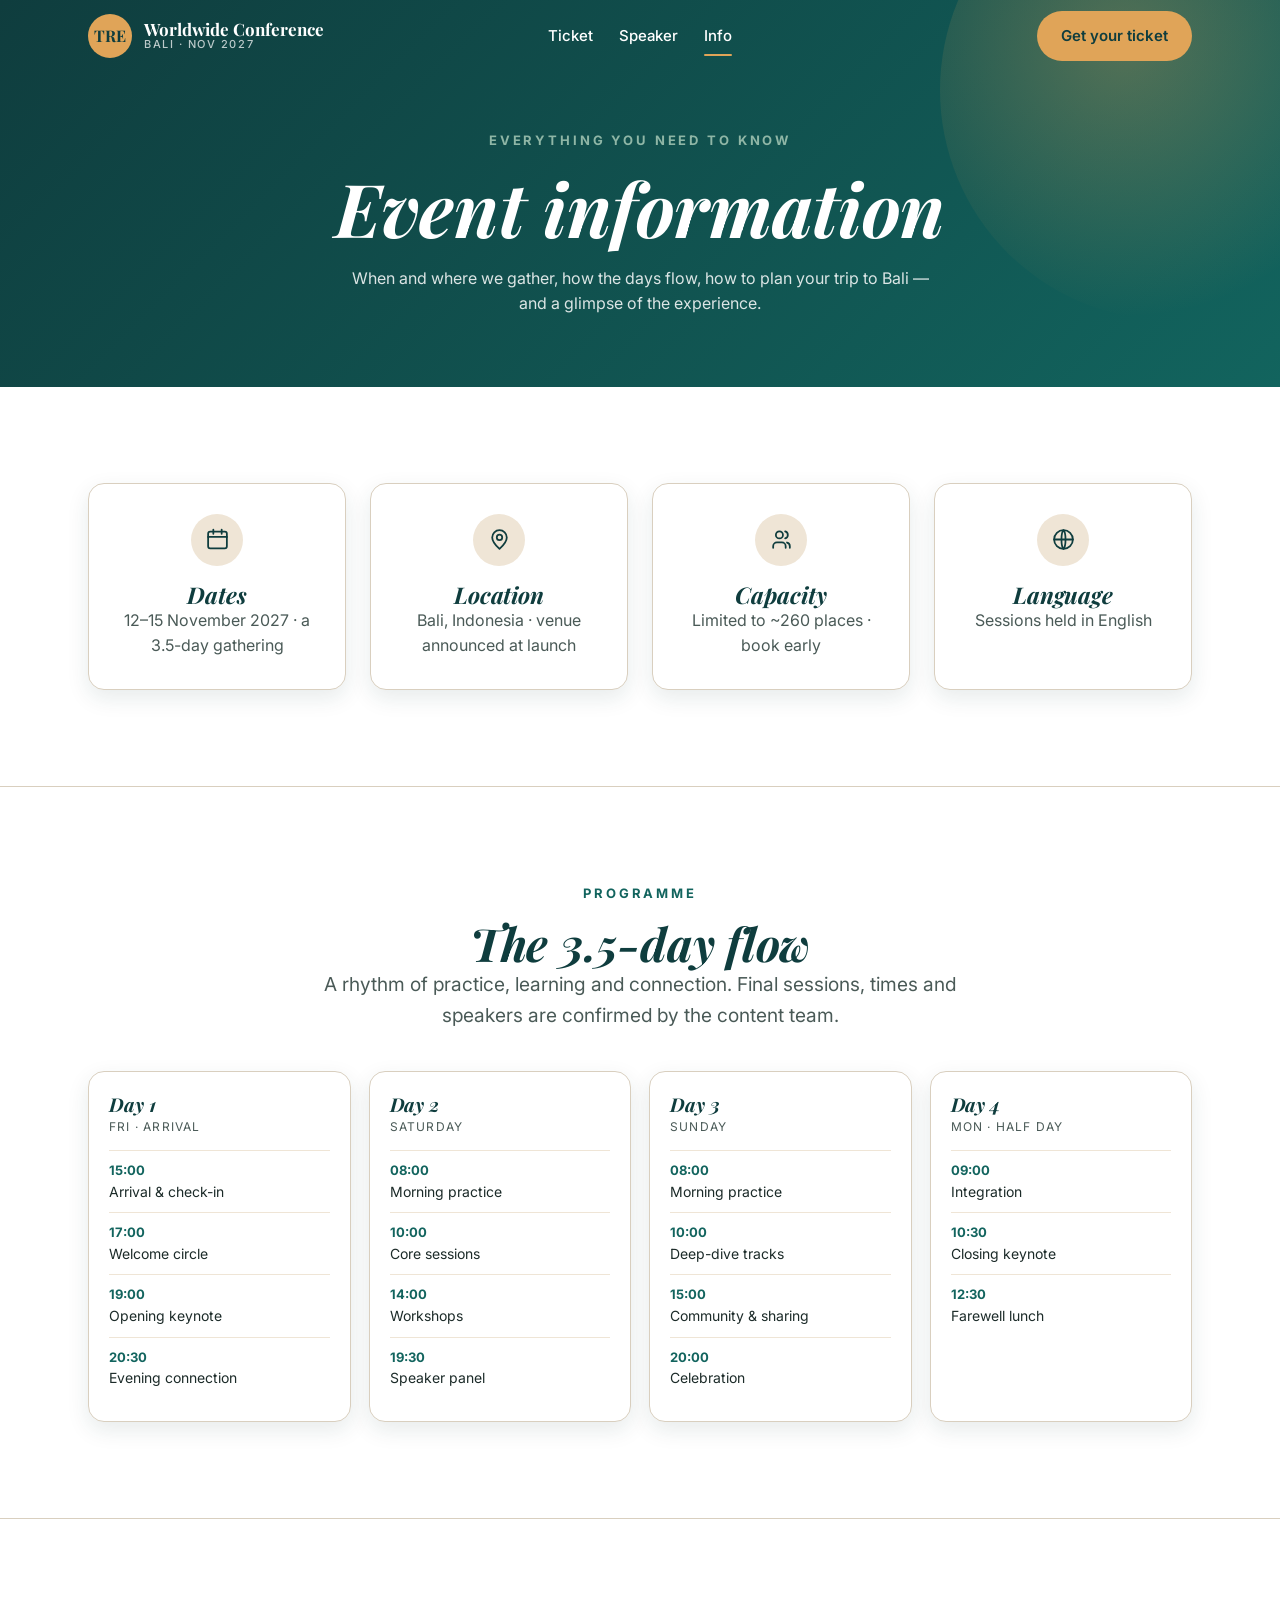
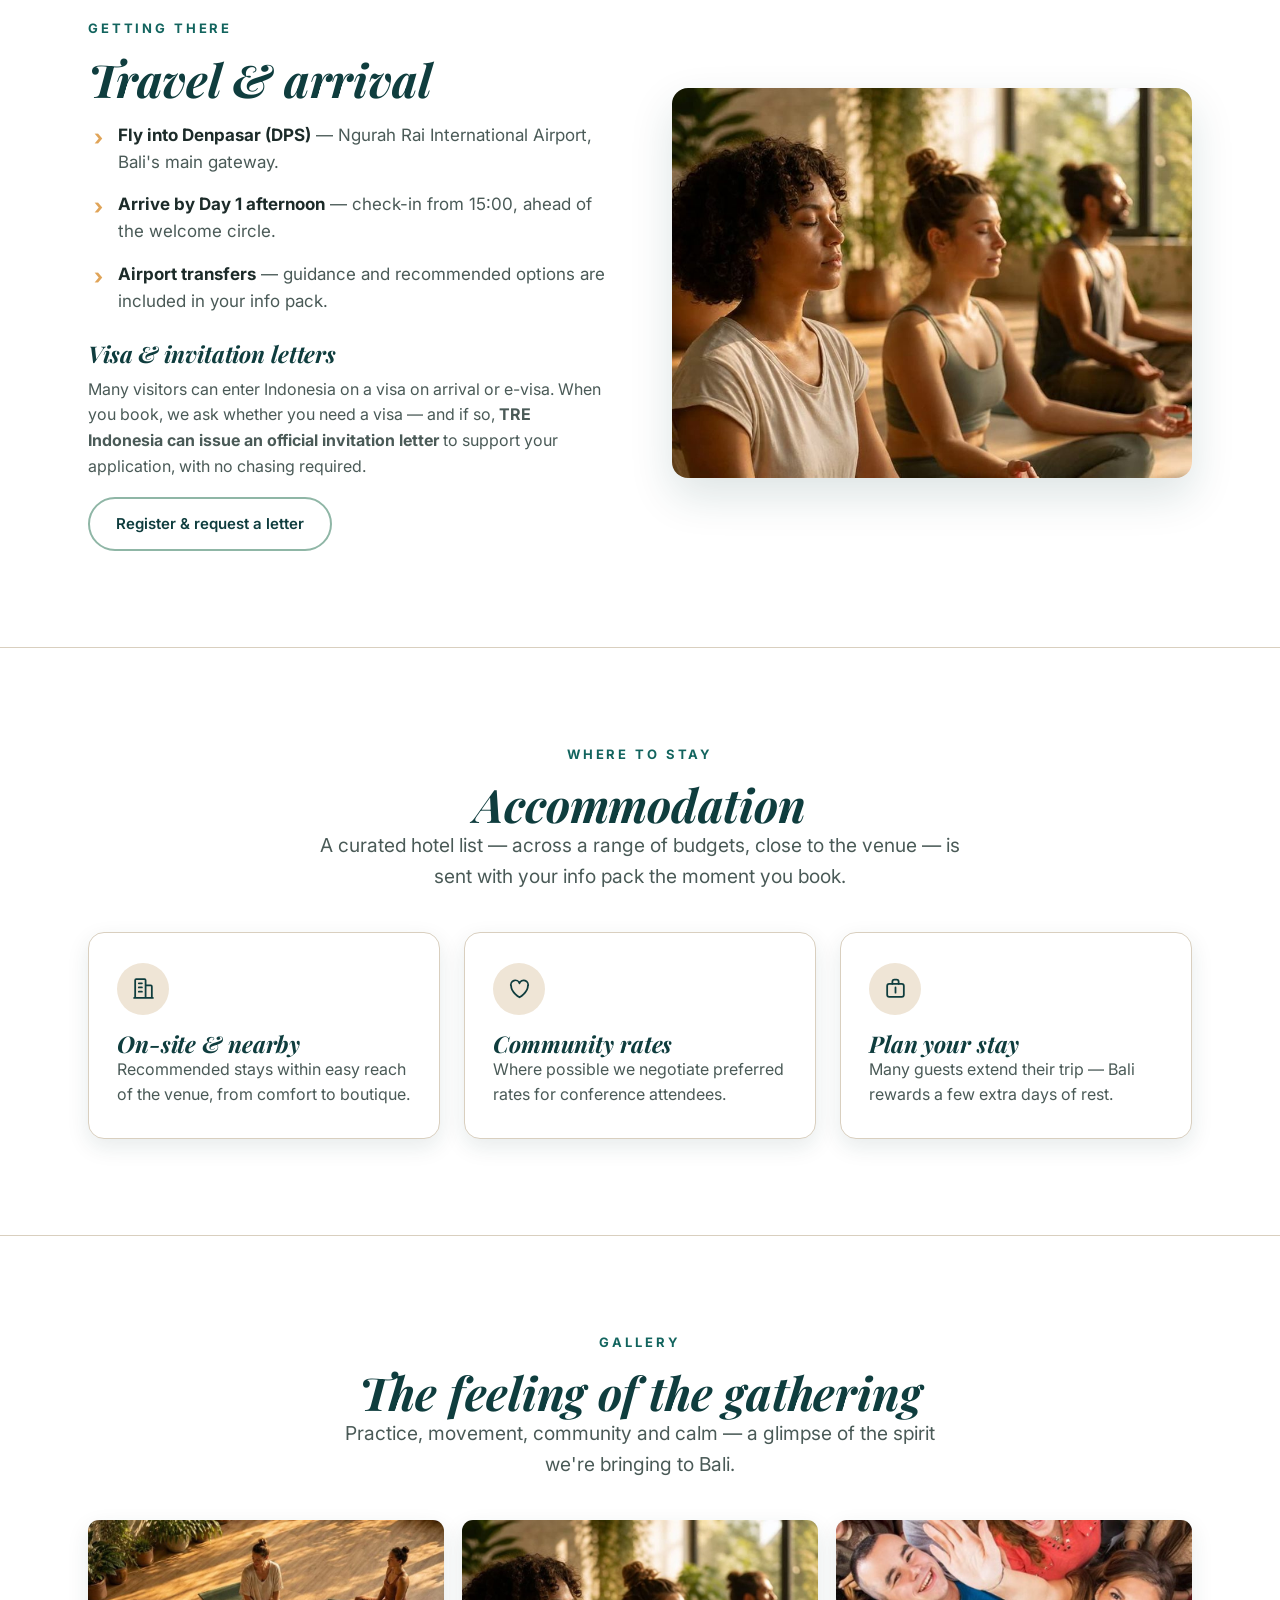
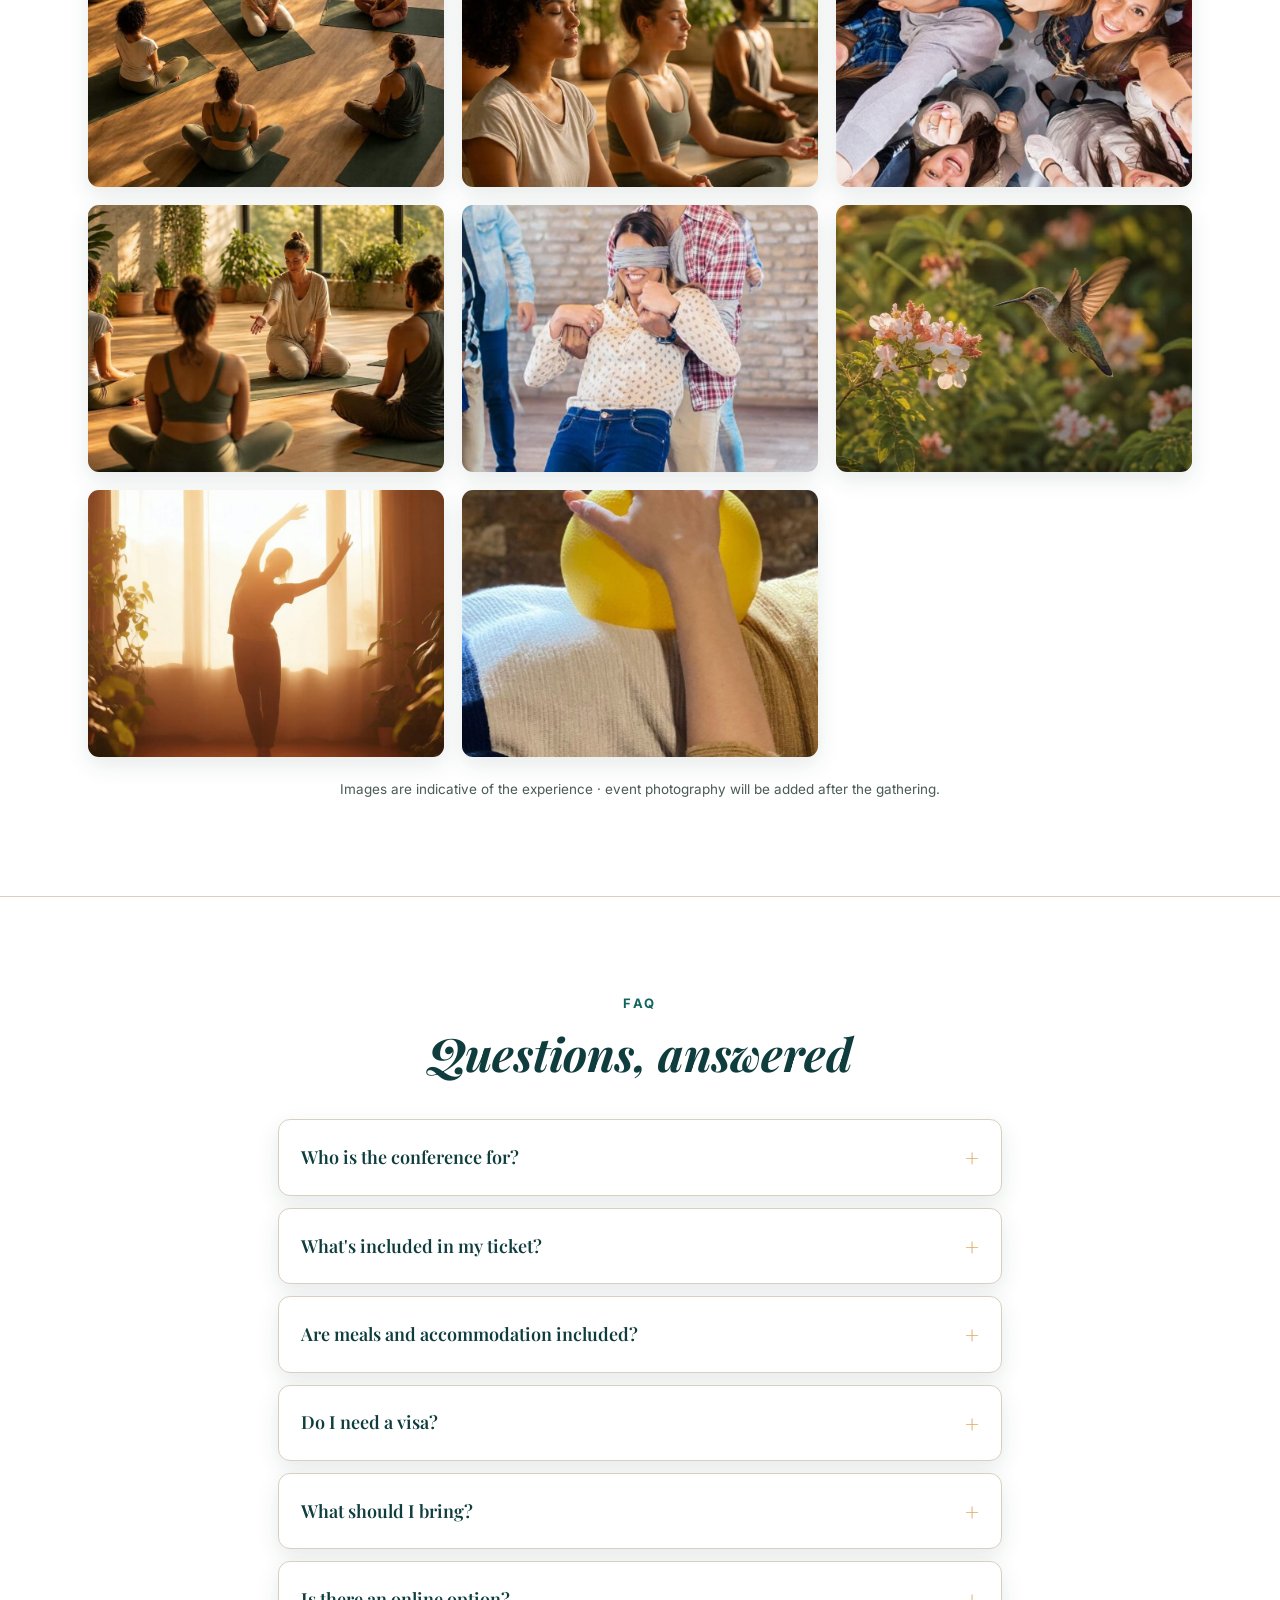
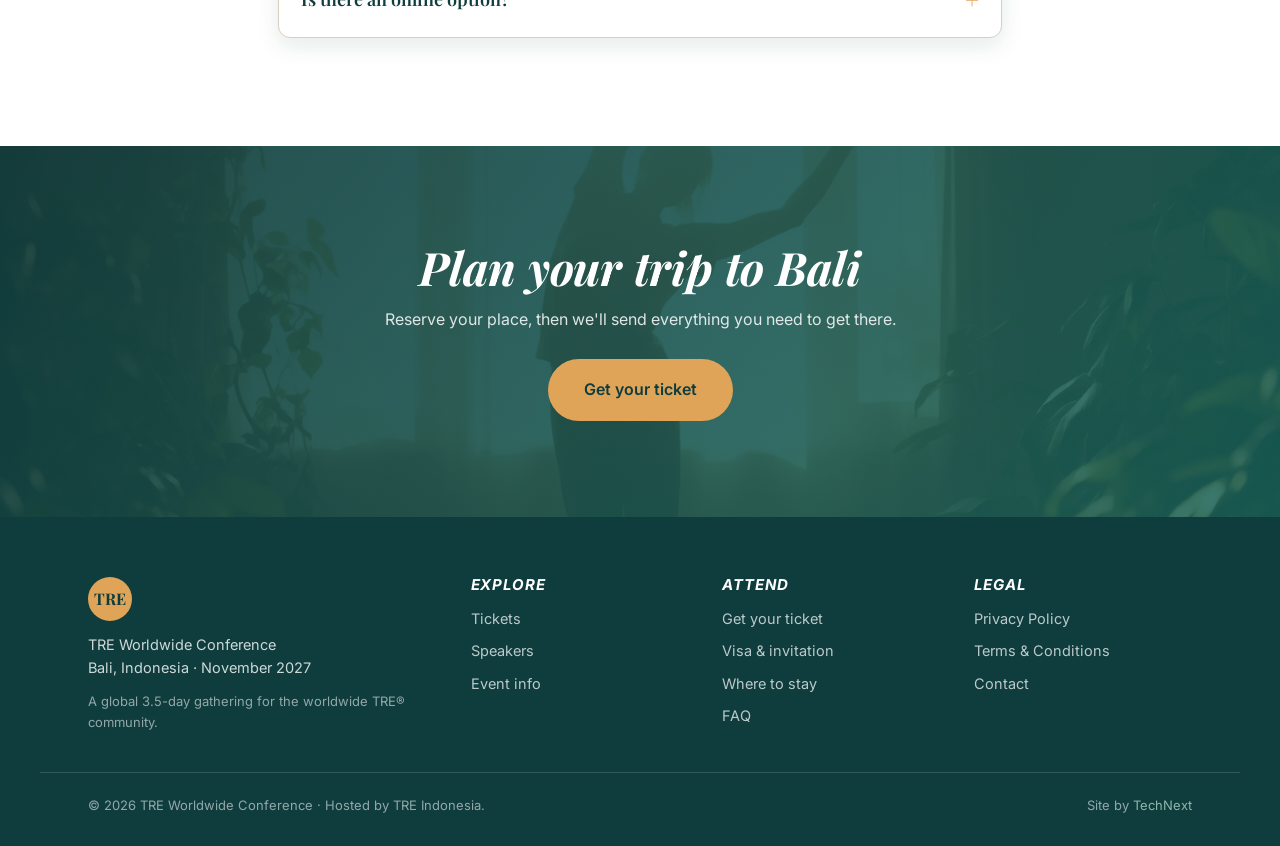
==== info.html @ 6c54be4c "Redesign: Playfair bold-italic titles, centered hero, transparent scroll-aware header, centered nav " ====
<!doctype html>
<html lang="en">
<head>
<meta charset="utf-8">
<meta name="viewport" content="width=device-width, initial-scale=1">
<title>Event Info — TRE Worldwide Conference, Bali 2027</title>
<meta name="description" content="Dates, venue, programme, travel, visa guidance, accommodation and gallery for the TRE® Worldwide Conference in Bali, 12–15 November 2027.">
<link rel="preconnect" href="https://fonts.googleapis.com">
<link rel="preconnect" href="https://fonts.gstatic.com" crossorigin>
<link href="https://fonts.googleapis.com/css2?family=Playfair+Display:ital,wght@0,400;0,500;0,600;0,700;0,800;0,900;1,400;1,500;1,600;1,700;1,800;1,900&family=Inter:wght@400;500;600;700&display=swap" rel="stylesheet">
<link rel="stylesheet" href="assets/style.css">
<link rel="icon" href="data:image/svg+xml,%3Csvg%20xmlns='http://www.w3.org/2000/svg'%20viewBox='0%200%2032%2032'%3E%3Ccircle%20cx='16'%20cy='16'%20r='16'%20fill='%230F3D3E'/%3E%3Ccircle%20cx='16'%20cy='16'%20r='6'%20fill='%23E0A458'/%3E%3C/svg%3E">
</head>
<body>

<header class="site-header" id="top">
  <div class="wrap header-inner">
    <a class="brand" href="index.html">
      <span class="brand-mark">TRE</span>
      <span class="brand-text">Worldwide Conference<small>Bali · Nov 2027</small></span>
    </a>
    <button class="nav-toggle" aria-label="Toggle menu" aria-expanded="false"><span></span><span></span><span></span></button>
    <nav class="site-nav" id="nav">
      <div class="nav-links">
        <a href="index.html">Ticket</a>
        <a href="speakers.html">Speaker</a>
        <a href="info.html" class="is-active">Info</a>
      </div>
      <a class="btn btn-amber nav-cta" href="index.html#register">Get your ticket</a>
    </nav>
  </div>
</header>

<section class="page-hero">
  <div class="glow"></div>
  <div class="wrap">
    <span class="kicker">Everything you need to know</span>
    <h1>Event information</h1>
    <p>When and where we gather, how the days flow, how to plan your trip to Bali — and a glimpse of the experience.</p>
  </div>
</section>

<!-- quick facts -->
<section class="section--white">
  <div class="wrap">
    <div class="grid grid-4">
      <div class="card center"><div class="ico" style="margin:0 auto 16px;"><svg viewBox="0 0 24 24"><rect x="3" y="4.5" width="18" height="16" rx="2"/><path d="M3 9.5h18M8 2.5v4M16 2.5v4"/></svg></div><h3>Dates</h3><p>12–15 November 2027 · a 3.5-day gathering</p></div>
      <div class="card center"><div class="ico" style="margin:0 auto 16px;"><svg viewBox="0 0 24 24"><path d="M12 21s7-6.4 7-11a7 7 0 1 0-14 0c0 4.6 7 11 7 11z"/><circle cx="12" cy="10" r="2.6"/></svg></div><h3>Location</h3><p>Bali, Indonesia · venue announced at launch</p></div>
      <div class="card center"><div class="ico" style="margin:0 auto 16px;"><svg viewBox="0 0 24 24"><path d="M16 20v-1.6a3.6 3.6 0 0 0-3.6-3.6H7.6A3.6 3.6 0 0 0 4 18.4V20"/><circle cx="10" cy="7.6" r="3.4"/><path d="M20 20v-1.6a3.6 3.6 0 0 0-2.7-3.5M15.5 4.3a3.4 3.4 0 0 1 0 6.6"/></svg></div><h3>Capacity</h3><p>Limited to ~260 places · book early</p></div>
      <div class="card center"><div class="ico" style="margin:0 auto 16px;"><svg viewBox="0 0 24 24"><circle cx="12" cy="12" r="9"/><path d="M3 12h18M12 3c2.6 2.6 2.6 15.4 0 18M12 3c-2.6 2.6-2.6 15.4 0 18"/></svg></div><h3>Language</h3><p>Sessions held in English</p></div>
    </div>
  </div>
</section>

<!-- programme -->
<section class="section--white divide" id="programme">
  <div class="wrap">
    <div class="section-head center"><span class="kicker">Programme</span><h2>The 3.5-day flow</h2><p class="lead">A rhythm of practice, learning and connection. Final sessions, times and speakers are confirmed by the content team.</p></div>
    <div class="sched">
      <div class="day"><h3>Day 1</h3><div class="day-sub">Fri · Arrival</div>
        <div class="slot"><div class="time">15:00</div><div class="what">Arrival &amp; check-in</div></div>
        <div class="slot"><div class="time">17:00</div><div class="what">Welcome circle</div></div>
        <div class="slot"><div class="time">19:00</div><div class="what">Opening keynote</div></div>
        <div class="slot"><div class="time">20:30</div><div class="what">Evening connection</div></div>
      </div>
      <div class="day"><h3>Day 2</h3><div class="day-sub">Saturday</div>
        <div class="slot"><div class="time">08:00</div><div class="what">Morning practice</div></div>
        <div class="slot"><div class="time">10:00</div><div class="what">Core sessions</div></div>
        <div class="slot"><div class="time">14:00</div><div class="what">Workshops</div></div>
        <div class="slot"><div class="time">19:30</div><div class="what">Speaker panel</div></div>
      </div>
      <div class="day"><h3>Day 3</h3><div class="day-sub">Sunday</div>
        <div class="slot"><div class="time">08:00</div><div class="what">Morning practice</div></div>
        <div class="slot"><div class="time">10:00</div><div class="what">Deep-dive tracks</div></div>
        <div class="slot"><div class="time">15:00</div><div class="what">Community &amp; sharing</div></div>
        <div class="slot"><div class="time">20:00</div><div class="what">Celebration</div></div>
      </div>
      <div class="day"><h3>Day 4</h3><div class="day-sub">Mon · Half day</div>
        <div class="slot"><div class="time">09:00</div><div class="what">Integration</div></div>
        <div class="slot"><div class="time">10:30</div><div class="what">Closing keynote</div></div>
        <div class="slot"><div class="time">12:30</div><div class="what">Farewell lunch</div></div>
      </div>
    </div>
  </div>
</section>

<!-- travel + visa -->
<section class="section--white divide" id="visa">
  <div class="wrap split">
    <div>
      <span class="kicker">Getting there</span>
      <h2 style="margin:14px 0 16px;">Travel &amp; arrival</h2>
      <ul class="feature-list">
        <li><b>Fly into Denpasar (DPS)</b> — Ngurah Rai International Airport, Bali's main gateway.</li>
        <li><b>Arrive by Day 1 afternoon</b> — check-in from 15:00, ahead of the welcome circle.</li>
        <li><b>Airport transfers</b> — guidance and recommended options are included in your info pack.</li>
      </ul>
      <h3 style="margin:26px 0 10px;">Visa &amp; invitation letters</h3>
      <p>Many visitors can enter Indonesia on a visa on arrival or e-visa. When you book, we ask whether you need a visa — and if so, <b>TRE Indonesia can issue an official invitation letter</b> to support your application, with no chasing required.</p>
      <a class="btn btn-outline" href="index.html#register" style="margin-top:18px;">Register &amp; request a letter</a>
    </div>
    <div class="split-media"><img src="images/g2.jpg" alt="Practice session" style="border-radius:var(--radius);box-shadow:var(--shadow);"></div>
  </div>
</section>

<!-- hotels -->
<section class="section--white divide" id="hotels">
  <div class="wrap">
    <div class="section-head center"><span class="kicker">Where to stay</span><h2>Accommodation</h2><p class="lead">A curated hotel list — across a range of budgets, close to the venue — is sent with your info pack the moment you book.</p></div>
    <div class="grid grid-3">
      <div class="card"><div class="ico"><svg viewBox="0 0 24 24"><path d="M4 21V4a1 1 0 0 1 1-1h8a1 1 0 0 1 1 1v17M14 21V9h5a1 1 0 0 1 1 1v11M3 21h18M7.5 7h3M7.5 11h3M7.5 15h3"/></svg></div><h3>On-site &amp; nearby</h3><p>Recommended stays within easy reach of the venue, from comfort to boutique.</p></div>
      <div class="card"><div class="ico"><svg viewBox="0 0 24 24"><path d="M12 20.5S4 15.6 4 9.8A4.2 4.2 0 0 1 12 7a4.2 4.2 0 0 1 8 2.8c0 5.8-8 10.7-8 10.7z"/></svg></div><h3>Community rates</h3><p>Where possible we negotiate preferred rates for conference attendees.</p></div>
      <div class="card"><div class="ico"><svg viewBox="0 0 24 24"><rect x="4" y="7.5" width="16" height="12.5" rx="2"/><path d="M9 7.5V5.5a2 2 0 0 1 2-2h2a2 2 0 0 1 2 2v2M12 11v5"/></svg></div><h3>Plan your stay</h3><p>Many guests extend their trip — Bali rewards a few extra days of rest.</p></div>
    </div>
  </div>
</section>

<!-- gallery -->
<section class="section--white divide" id="gallery">
  <div class="wrap">
    <div class="section-head center"><span class="kicker">Gallery</span><h2>The feeling of the gathering</h2><p class="lead">Practice, movement, community and calm — a glimpse of the spirit we're bringing to Bali.</p></div>
    <div class="gallery">
      <figure><img src="images/g1.jpg" alt="Group meditation practice"><figcaption>Shared practice</figcaption></figure>
      <figure><img src="images/g3.jpg" alt="Facilitated circle"><figcaption>Facilitated circles</figcaption></figure>
      <figure><img src="images/g4.jpg" alt="Movement and release"><figcaption>Movement &amp; release</figcaption></figure>
      <figure><img src="images/g2.jpg" alt="Meditation session"><figcaption>Stillness &amp; breath</figcaption></figure>
      <figure><img src="images/g6.jpg" alt="Community connection"><figcaption>Connection</figcaption></figure>
      <figure><img src="images/g7.jpg" alt="Somatic TRE practice"><figcaption>Somatic practice</figcaption></figure>
      <figure><img src="images/g8.jpg" alt="Community gathering"><figcaption>Community</figcaption></figure>
      <figure><img src="images/g5.jpg" alt="Nature in Bali"><figcaption>The Bali setting</figcaption></figure>
    </div>
    <p class="center muted" style="margin-top:22px;font-size:13.5px;">Images are indicative of the experience · event photography will be added after the gathering.</p>
  </div>
</section>

<!-- faq -->
<section class="section--white divide" id="faq">
  <div class="wrap" style="max-width:820px;">
    <div class="section-head center"><span class="kicker">FAQ</span><h2>Questions, answered</h2></div>
    <div class="faq">
      <details><summary>Who is the conference for?</summary><p>TRE® practitioners, facilitators, trainees and anyone drawn to somatic, nervous-system-based practice. All levels are welcome.</p></details>
      <details><summary>What's included in my ticket?</summary><p>Full access to all 3.5 days — keynotes, workshops, practice sessions and community events — plus a digital info pack and certificate. See <a href="index.html#tickets">Tickets</a>.</p></details>
      <details><summary>Are meals and accommodation included?</summary><p>Programme refreshments are provided; travel, hotels and meals outside the programme are arranged by you. We send a recommended hotel list on booking.</p></details>
      <details><summary>Do I need a visa?</summary><p>It depends on your nationality. When you register we ask if you need one, and TRE Indonesia can issue an invitation letter to support your application.</p></details>
      <details><summary>What should I bring?</summary><p>Comfortable clothing for movement, a water bottle, and an open mind. A full "what to pack" note is in your info pack.</p></details>
      <details><summary>Is there an online option?</summary><p>An online / video-access ticket may be offered as a later phase — register your interest via <a href="index.html#register">Get your ticket</a>.</p></details>
    </div>
  </div>
</section>

<section class="cta-band">
  <div class="wrap">
    <h2>Plan your trip to Bali</h2>
    <p>Reserve your place, then we'll send everything you need to get there.</p>
    <a class="btn btn-amber btn-lg" href="index.html#register">Get your ticket</a>
  </div>
</section>

<footer class="site-footer">
  <div class="wrap footer-grid">
    <div class="f-brand">
      <span class="brand-mark light">TRE</span>
      <p>TRE Worldwide Conference<br>Bali, Indonesia · November 2027</p>
      <p class="f-small">A global 3.5-day gathering for the worldwide TRE® community.</p>
    </div>
    <div><h4>Explore</h4><a href="index.html">Tickets</a><a href="speakers.html">Speakers</a><a href="info.html">Event info</a></div>
    <div><h4>Attend</h4><a href="index.html#register">Get your ticket</a><a href="info.html#visa">Visa &amp; invitation</a><a href="info.html#hotels">Where to stay</a><a href="info.html#faq">FAQ</a></div>
    <div><h4>Legal</h4><a href="privacy.html">Privacy Policy</a><a href="terms.html">Terms &amp; Conditions</a><a href="mailto:hello@technext.asia">Contact</a></div>
  </div>
  <div class="wrap footer-bottom">
    <span>© <span id="year">2027</span> TRE Worldwide Conference · Hosted by TRE Indonesia.</span>
    <span>Site by <a href="https://www.technext.asia">TechNext</a></span>
  </div>
</footer>

<div class="lightbox" id="lightbox"><button class="lb-close" aria-label="Close">×</button><img src="" alt=""></div>

<script src="assets/app.js"></script>
</body>
</html>
---- assets/style.css ----
/* ============================================================
   TRE Worldwide Conference — Bali 2027
   Design system (from the TechNext proposal deck)
   ============================================================ */
:root{
  --teal:#0F3D3E;
  --teal-2:#12645E;
  --teal-3:#17756B;
  --sage:#8FB6A6;
  --sand:#F5EEE3;
  --sand-2:#EFE5D6;
  --paper:#FBF7F0;
  --amber:#E0A458;
  --amber-d:#C98A3D;
  --coral:#D9765B;
  --ink:#1C2B29;
  --ink-soft:#4A5A57;
  --line:#D9CFBF;
  --white:#FFFFFF;
  --shadow:0 18px 44px rgba(15,61,62,.14);
  --shadow-sm:0 8px 22px rgba(15,61,62,.10);
  --radius:16px;
  --radius-sm:11px;
  --wrap:1200px;
  --head:'Playfair Display',Georgia,'Times New Roman',serif;
  --body:'Inter',system-ui,-apple-system,'Segoe UI',sans-serif;
}

*{box-sizing:border-box;margin:0;padding:0;}
html{scroll-behavior:smooth;scroll-padding-top:90px;}
body{
  font-family:var(--body);
  color:var(--ink);
  background:var(--paper);
  line-height:1.6;
  -webkit-font-smoothing:antialiased;
  overflow-x:hidden;
}
img{max-width:100%;display:block;}
a{color:inherit;text-decoration:none;}
h1,h2,h3,h4{font-family:var(--head);font-weight:700;font-style:italic;line-height:1.12;color:var(--teal);letter-spacing:-.005em;}
h1{font-size:clamp(40px,6.6vw,74px);}
h2{font-size:clamp(29px,4vw,46px);}
h3{font-size:clamp(19px,2vw,23px);}
p{color:var(--ink-soft);}

.wrap{max-width:var(--wrap);margin:0 auto;padding:0 clamp(20px,5vw,48px);}
.kicker{font-size:13px;letter-spacing:.22em;text-transform:uppercase;font-weight:700;color:var(--teal-2);}
.kicker.on-dark{color:var(--sage);}
.lead{font-size:clamp(17px,1.5vw,20px);color:var(--ink-soft);max-width:60ch;}
.center{text-align:center;}
.center .lead{margin-left:auto;margin-right:auto;}
.amber-rule{width:74px;height:3px;background:var(--amber);border:0;margin:22px 0;}
.center .amber-rule{margin-left:auto;margin-right:auto;}
.muted{color:var(--ink-soft);}
.tag{color:var(--amber);font-weight:700;}

/* ---------- buttons ---------- */
.btn{
  display:inline-flex;align-items:center;justify-content:center;gap:8px;
  font-family:var(--body);font-weight:600;font-size:15px;
  padding:13px 26px;border-radius:999px;border:2px solid transparent;
  cursor:pointer;transition:transform .15s ease,box-shadow .2s ease,background .2s ease,color .2s ease;
  white-space:nowrap;
}
.btn:hover{transform:translateY(-2px);}
.btn-amber{background:var(--amber);color:var(--teal);}
.btn-amber:hover{background:var(--amber-d);box-shadow:0 10px 24px rgba(224,164,88,.4);}
.btn-teal{background:var(--teal);color:#fff;}
.btn-teal:hover{background:var(--teal-2);box-shadow:var(--shadow-sm);}
.btn-outline{background:transparent;border-color:var(--sage);color:var(--teal);}
.btn-outline:hover{background:var(--teal);border-color:var(--teal);color:#fff;}
.btn-ghost-light{background:rgba(255,255,255,.12);border-color:rgba(255,255,255,.5);color:#fff;}
.btn-ghost-light:hover{background:rgba(255,255,255,.2);}
.btn-lg{padding:16px 34px;font-size:16px;}
.btn:focus-visible{outline:3px solid rgba(224,164,88,.7);outline-offset:3px;}
.btn:disabled,.btn[aria-disabled="true"]{opacity:.55;cursor:not-allowed;transform:none;}
.site-nav a:focus-visible{outline:2px solid var(--amber);outline-offset:4px;border-radius:4px;}

/* ---------- header (transparent over hero → solid on scroll) ---------- */
.site-header{
  position:fixed;top:0;left:0;right:0;z-index:60;
  background:transparent;
  border-bottom:1px solid transparent;
  transition:background .32s ease,border-color .32s ease,box-shadow .32s ease,backdrop-filter .32s ease;
}
.site-header.scrolled{
  background:rgba(251,247,240,.9);
  backdrop-filter:blur(12px);-webkit-backdrop-filter:blur(12px);
  border-bottom-color:var(--line);
  box-shadow:0 6px 22px rgba(15,61,62,.07);
}
/* 3-zone grid: brand (left) · nav links (center) · CTA (right) */
.header-inner{display:grid;grid-template-columns:1fr auto 1fr;align-items:center;height:72px;gap:20px;}
.brand{display:flex;align-items:center;gap:12px;justify-self:start;}
.brand-mark{
  font-family:var(--head);font-weight:700;color:var(--teal);background:var(--amber);
  width:44px;height:44px;border-radius:50%;display:grid;place-items:center;
  font-size:16px;letter-spacing:.02em;flex:0 0 auto;transition:background .3s ease,color .3s ease;
}
.brand-mark.light{background:var(--amber);color:var(--teal);}
.brand-text{font-family:var(--head);font-weight:700;color:#fff;font-size:17px;line-height:1.05;display:flex;flex-direction:column;transition:color .3s ease;}
.brand-text small{font-family:var(--body);font-weight:500;font-size:11px;letter-spacing:.14em;text-transform:uppercase;color:rgba(255,255,255,.72);transition:color .3s ease;}
.site-nav{display:contents;}
.nav-links{display:flex;align-items:center;gap:26px;justify-self:center;}
/* nav links are LIGHT by default (over the dark hero); .scrolled switches them dark */
.site-nav a:not(.btn){font-weight:500;font-size:15px;color:#fff;position:relative;padding:6px 0;transition:color .2s;}
.site-nav a:not(.btn):hover,.site-nav a.is-active:not(.btn){color:#fff;}
.site-nav a:not(.btn)::after{content:"";position:absolute;left:0;bottom:-2px;height:2px;width:0;background:var(--amber);border-radius:2px;transition:width .28s ease;}
.site-nav a:not(.btn):hover::after,.site-nav a.is-active:not(.btn)::after{width:100%;}
.nav-cta{justify-self:end;padding:11px 22px;}
.nav-toggle{display:none;flex-direction:column;gap:5px;background:none;border:0;cursor:pointer;padding:8px;justify-self:end;}
.nav-toggle span{width:24px;height:2px;background:#fff;border-radius:2px;transition:background .25s,transform .25s,opacity .25s;}

/* solid state (scrolled past the hero) — dark content on the paper bar */
.site-header.scrolled .brand-text{color:var(--teal);}
.site-header.scrolled .brand-text small{color:var(--ink-soft);}
.site-header.scrolled .brand-mark{background:var(--teal);color:#fff;}
.site-header.scrolled .site-nav a:not(.btn){color:var(--ink);}
.site-header.scrolled .site-nav a:not(.btn):hover,
.site-header.scrolled .site-nav a.is-active:not(.btn){color:var(--teal-2);}
.site-header.scrolled .nav-toggle span{background:var(--teal);}

/* ---------- sections ---------- */
section{padding:clamp(60px,7.5vw,104px) 0;}
.section--sand{background:var(--sand);}
.section--sand2{background:var(--sand-2);}
.section--white{background:#fff;}
.section--dark{background:linear-gradient(135deg,var(--teal) 0%,var(--teal-2) 60%,var(--teal-3) 100%);color:#fff;}
.section--dark h1,.section--dark h2,.section--dark h3{color:#fff;}
.section--dark p{color:rgba(255,255,255,.82);}
.section-head{max-width:64ch;margin-bottom:40px;}
.section-head .kicker{margin-bottom:14px;display:block;}
.section-head.center{margin-left:auto;margin-right:auto;}

/* ---------- hero ---------- */
.hero{
  position:relative;min-height:90vh;display:flex;align-items:center;
  color:#fff;overflow:hidden;padding:120px 0 70px;
}
.hero::before{
  content:"";position:absolute;inset:0;
  background:linear-gradient(115deg,rgba(15,61,62,.94) 0%,rgba(18,100,94,.86) 45%,rgba(23,117,107,.66) 100%),
             url('../images/hero-bg.jpg') center/cover no-repeat;
  z-index:0;
}
.hero .glow{position:absolute;right:-140px;top:-120px;width:540px;height:540px;border-radius:50%;
  background:radial-gradient(circle at 35% 35%,rgba(224,164,88,.4),rgba(224,164,88,0) 68%);z-index:1;pointer-events:none;}
.hero .ring{position:absolute;right:40px;bottom:-180px;width:440px;height:440px;border-radius:50%;border:1px solid rgba(255,255,255,.16);z-index:1;pointer-events:none;}
.hero .wrap{position:relative;z-index:2;width:100%;display:flex;flex-direction:column;align-items:center;text-align:center;}
.hero h1{color:#fff;max-width:16ch;margin:0 auto;}
.hero .kicker{color:var(--sage);margin-bottom:20px;display:block;}
.hero .sub{font-family:var(--head);font-style:italic;font-size:clamp(20px,2.4vw,28px);color:var(--sage);margin-top:6px;}
.hero .hero-copy{color:rgba(255,255,255,.86);font-size:clamp(16px,1.4vw,19px);max-width:52ch;margin:24px auto 30px;}
.hero-btns{display:flex;gap:14px;flex-wrap:wrap;justify-content:center;margin-bottom:44px;}
.hero .countdown{justify-content:center;}

/* page hero (inner pages) */
.page-hero{position:relative;color:#fff;padding:130px 0 70px;overflow:hidden;
  background:linear-gradient(135deg,var(--teal),var(--teal-2));}
.page-hero .glow{position:absolute;right:-120px;top:-140px;width:460px;height:460px;border-radius:50%;
  background:radial-gradient(circle at 40% 40%,rgba(224,164,88,.32),rgba(224,164,88,0) 70%);}
.page-hero .wrap{position:relative;z-index:2;text-align:center;}
.page-hero h1{color:#fff;}
.page-hero .kicker{color:var(--sage);display:block;margin-bottom:16px;}
.page-hero p{color:rgba(255,255,255,.85);max-width:60ch;margin:16px auto 0;}

/* ---------- countdown ---------- */
.countdown{display:flex;gap:14px;flex-wrap:wrap;}
.cd-box{
  background:rgba(255,255,255,.1);border:1px solid rgba(255,255,255,.22);
  border-radius:14px;padding:16px 8px;min-width:96px;text-align:center;backdrop-filter:blur(4px);
}
.cd-box .n{font-family:var(--head);font-weight:600;font-size:clamp(30px,4vw,46px);color:#fff;line-height:1;}
.cd-box .l{font-size:11px;letter-spacing:.16em;text-transform:uppercase;color:var(--sage);margin-top:8px;}
.countdown--light .cd-box{background:#fff;border-color:var(--line);box-shadow:var(--shadow-sm);}
.countdown--light .cd-box .n{color:var(--teal);}
.countdown--light .cd-box .l{color:var(--ink-soft);}
.cd-label{font-size:13px;letter-spacing:.14em;text-transform:uppercase;color:var(--sage);margin-top:16px;font-weight:600;}

/* ---------- cards / grids ---------- */
.grid{display:grid;gap:24px;}
.grid-2{grid-template-columns:repeat(2,1fr);}
.grid-3{grid-template-columns:repeat(3,1fr);}
.grid-4{grid-template-columns:repeat(4,1fr);}
.card{
  background:#fff;border:1px solid var(--line);border-radius:var(--radius);padding:30px 28px;
  box-shadow:var(--shadow-sm);transition:transform .2s ease,box-shadow .2s ease;
}
.card:hover{transform:translateY(-4px);box-shadow:var(--shadow);}
.card .ico{width:52px;height:52px;border-radius:50%;background:var(--sand-2);display:grid;place-items:center;font-size:24px;margin-bottom:16px;}
.section--dark .card{background:rgba(255,255,255,.07);border-color:rgba(255,255,255,.16);box-shadow:none;}
.section--dark .card h3{color:#fff;}
.section--dark .card p{color:rgba(255,255,255,.8);}
.section--dark .card .ico{background:rgba(255,255,255,.12);}

.split{display:grid;grid-template-columns:1fr 1fr;gap:clamp(30px,5vw,64px);align-items:center;}
.split img{border-radius:var(--radius);box-shadow:var(--shadow);width:100%;object-fit:cover;}

.feature-list{list-style:none;margin-top:8px;}
.feature-list li{position:relative;padding-left:30px;margin-bottom:15px;font-size:17px;color:var(--ink-soft);}
.feature-list li::before{content:"›";position:absolute;left:6px;top:-2px;color:var(--amber);font-size:22px;font-weight:700;}
.feature-list li b{color:var(--ink);}

/* ---------- ticket tiers ---------- */
.tiers{display:grid;grid-template-columns:repeat(3,1fr);gap:22px;align-items:stretch;}
.tier{background:#fff;border:1px solid var(--line);border-radius:var(--radius);padding:30px 26px;display:flex;flex-direction:column;box-shadow:var(--shadow-sm);}
.tier--featured{border:2px solid var(--amber);box-shadow:var(--shadow);}
.tier .t-tag{font-size:12px;letter-spacing:.14em;text-transform:uppercase;font-weight:700;color:var(--amber-d);}
.tier .t-name{font-family:var(--head);font-size:26px;color:var(--teal);margin:6px 0 4px;}
.tier .t-price{font-family:var(--head);font-size:40px;color:var(--teal);font-weight:600;margin:10px 0 2px;}
.tier .t-price small{font-size:15px;color:var(--ink-soft);font-family:var(--body);font-weight:500;}
.tier .t-note{font-size:13px;color:var(--coral);font-weight:600;margin-bottom:14px;}
.tier ul{list-style:none;margin:6px 0 20px;flex:1;}
.tier ul li{position:relative;padding-left:24px;margin-bottom:10px;font-size:14.5px;color:var(--ink-soft);}
.tier ul li::before{content:"✓";position:absolute;left:0;color:var(--teal-2);font-weight:700;}
.tier .btn{width:100%;}
.badge-featured{display:inline-block;background:var(--amber);color:var(--teal);font-size:11px;font-weight:700;letter-spacing:.1em;text-transform:uppercase;padding:5px 12px;border-radius:999px;margin-bottom:12px;align-self:flex-start;}
.progress{height:8px;border-radius:6px;background:var(--sand-2);overflow:hidden;margin:4px 0 8px;}
.progress > span{display:block;height:100%;background:var(--amber);border-radius:6px;}
.stock{font-size:12.5px;color:var(--ink-soft);margin-bottom:16px;}

/* ---------- speakers ---------- */
.speaker{background:#fff;border:1px solid var(--line);border-radius:var(--radius);overflow:hidden;box-shadow:var(--shadow-sm);transition:transform .2s,box-shadow .2s;}
.speaker:hover{transform:translateY(-4px);box-shadow:var(--shadow);}
.speaker .ph{aspect-ratio:4/5;background:var(--sand-2);overflow:hidden;}
.speaker .ph img{width:100%;height:100%;object-fit:cover;}
.speaker .ph.placeholder{display:grid;place-items:center;border:2px dashed var(--sage);background:rgba(143,182,166,.12);color:var(--teal-2);}
.speaker .s-body{padding:22px 24px 26px;}
.speaker .s-role{font-size:13px;letter-spacing:.08em;text-transform:uppercase;color:var(--amber-d);font-weight:700;margin-bottom:4px;}
.speaker h3{margin-bottom:10px;}
.speaker .s-bio{font-size:14.5px;color:var(--ink-soft);margin-bottom:8px;}
.speaker .s-session{font-size:14px;color:var(--ink);background:var(--sand);border-radius:9px;padding:10px 13px;margin:12px 0 14px;}
.speaker .s-session b{color:var(--teal-2);}
.socials{display:flex;gap:10px;}
.socials a{width:38px;height:38px;border-radius:50%;display:grid;place-items:center;background:var(--sand-2);color:var(--teal);transition:background .2s,color .2s,transform .2s;}
.socials a:hover{background:var(--teal);color:#fff;transform:translateY(-2px);}
.socials svg{width:18px;height:18px;}

/* ---------- schedule ---------- */
.sched{display:grid;grid-template-columns:repeat(4,1fr);gap:18px;}
.day{background:#fff;border:1px solid var(--line);border-radius:var(--radius);padding:22px 20px;box-shadow:var(--shadow-sm);}
.day h3{font-size:19px;margin-bottom:2px;}
.day .day-sub{font-size:12px;letter-spacing:.1em;text-transform:uppercase;color:var(--ink-soft);margin-bottom:14px;}
.slot{padding:9px 0;border-top:1px solid var(--sand-2);}
.slot .time{font-weight:700;color:var(--teal-2);font-size:13px;}
.slot .what{font-size:14px;color:var(--ink);}

/* ---------- gallery ---------- */
.gallery{columns:3;column-gap:18px;}
.gallery figure{break-inside:avoid;margin:0 0 18px;border-radius:var(--radius-sm);overflow:hidden;position:relative;cursor:pointer;box-shadow:var(--shadow-sm);}
.gallery img{width:100%;transition:transform .5s ease;}
.gallery figure:hover img{transform:scale(1.06);}
.gallery figcaption{position:absolute;left:0;right:0;bottom:0;padding:16px 16px 12px;color:#fff;font-size:14px;font-weight:600;
  background:linear-gradient(0deg,rgba(15,61,62,.82),rgba(15,61,62,0));opacity:0;transition:opacity .25s;}
.gallery figure:hover figcaption{opacity:1;}
.lightbox{position:fixed;inset:0;background:rgba(12,28,27,.9);display:none;align-items:center;justify-content:center;z-index:200;padding:30px;}
.lightbox.open{display:flex;}
.lightbox img{max-width:92vw;max-height:88vh;border-radius:10px;box-shadow:0 30px 80px rgba(0,0,0,.6);}
.lightbox .lb-close{position:absolute;top:22px;right:28px;color:#fff;font-size:34px;cursor:pointer;line-height:1;background:none;border:0;}

/* ---------- forms ---------- */
.form-grid{display:grid;grid-template-columns:1.6fr .9fr;gap:36px;align-items:start;}
.field{margin-bottom:18px;}
.field label{display:block;font-size:14px;font-weight:600;color:var(--ink);margin-bottom:7px;}
.field input,.field select,.field textarea{
  width:100%;font-family:var(--body);font-size:15px;color:var(--ink);
  padding:13px 15px;border:1px solid var(--line);border-radius:10px;background:#fff;transition:border .2s,box-shadow .2s;
}
.field input:focus,.field select:focus,.field textarea:focus{outline:none;border-color:var(--teal-2);box-shadow:0 0 0 3px rgba(18,100,94,.12);}
.field .hint{font-size:12.5px;color:var(--ink-soft);margin-top:5px;}
.field-row{display:grid;grid-template-columns:1fr 1fr;gap:16px;}
.radio-tiers{display:grid;gap:12px;margin-bottom:8px;}
.radio-tier{display:flex;align-items:center;gap:14px;border:1px solid var(--line);border-radius:12px;padding:14px 16px;cursor:pointer;transition:border .2s,background .2s;}
.radio-tier:hover{border-color:var(--sage);}
.radio-tier input{width:18px;height:18px;accent-color:var(--teal-2);}
.radio-tier.sel{border-color:var(--amber);background:#fffaf1;}
.radio-tier .rt-name{font-weight:600;color:var(--teal);}
.radio-tier .rt-price{margin-left:auto;font-family:var(--head);font-weight:600;color:var(--teal);font-size:18px;}
.checkbox{display:flex;gap:10px;align-items:flex-start;font-size:13.5px;color:var(--ink-soft);}
.checkbox input{margin-top:3px;width:16px;height:16px;accent-color:var(--teal-2);}
.summary{background:var(--sand);border:1px solid var(--line);border-radius:var(--radius);padding:26px 24px;position:sticky;top:96px;}
.summary h3{font-size:20px;margin-bottom:14px;}
.summary .row{display:flex;justify-content:space-between;padding:10px 0;border-bottom:1px solid var(--sand-2);font-size:14.5px;}
.summary .row b{color:var(--teal);}
.summary .total{display:flex;justify-content:space-between;font-family:var(--head);font-size:22px;color:var(--teal);margin-top:14px;}
.pay-note{display:flex;gap:10px;align-items:center;font-size:12.5px;color:var(--ink-soft);margin-top:16px;background:#fff;border:1px solid var(--line);border-radius:10px;padding:12px 14px;}
.form-success{display:none;background:#fff;border:1px solid var(--sage);border-left:4px solid var(--teal-2);border-radius:12px;padding:22px 24px;margin-bottom:20px;}
.form-success.show{display:block;}
.form-success h3{color:var(--teal-2);margin-bottom:6px;}
.visa-note{display:none;background:#fffaf1;border:1px solid var(--amber);border-radius:10px;padding:13px 15px;font-size:13.5px;color:var(--ink);margin-top:-6px;margin-bottom:18px;}
.visa-note.show{display:block;}

/* ---------- callout / notes ---------- */
.note{background:var(--sand-2);border:1px dashed var(--sage);border-radius:var(--radius);padding:20px 24px;font-size:15px;color:var(--ink-soft);}
.note b{color:var(--teal);}
.cta-band{position:relative;color:#fff;text-align:center;overflow:hidden;}
.cta-band::before{content:"";position:absolute;inset:0;z-index:0;
  background:linear-gradient(135deg,rgba(15,61,62,.92),rgba(18,100,94,.82)),url('../images/cta-bg.jpg') center/cover no-repeat;}
.cta-band .wrap{position:relative;z-index:2;}
.cta-band h2{color:#fff;}
.cta-band p{color:rgba(255,255,255,.85);margin:14px auto 26px;max-width:52ch;}

/* legal / prose */
.prose{max-width:820px;margin:0 auto;}
.prose h2{font-size:clamp(24px,2.6vw,32px);margin:38px 0 12px;}
.prose h3{margin:26px 0 8px;}
.prose p,.prose li{color:var(--ink-soft);font-size:16px;margin-bottom:12px;}
.prose ul,.prose ol{padding-left:22px;margin-bottom:12px;}
.prose a{color:var(--teal-2);text-decoration:underline;}
.prose .meta{font-size:14px;color:var(--ink-soft);}

/* faq */
.faq details{background:#fff;border:1px solid var(--line);border-radius:12px;padding:0 22px;margin-bottom:12px;box-shadow:var(--shadow-sm);}
.faq summary{list-style:none;cursor:pointer;padding:18px 0;font-family:var(--head);font-weight:600;color:var(--teal);font-size:18px;display:flex;justify-content:space-between;align-items:center;}
.faq summary::-webkit-details-marker{display:none;}
.faq summary::after{content:"+";font-size:24px;color:var(--amber);font-weight:400;}
.faq details[open] summary::after{content:"–";}
.faq details p{padding:0 0 20px;color:var(--ink-soft);}

/* ---------- footer ---------- */
.site-footer{background:var(--teal);color:rgba(255,255,255,.8);padding:60px 0 30px;}
.footer-grid{display:grid;grid-template-columns:1.6fr 1fr 1fr 1fr;gap:34px;padding-bottom:36px;border-bottom:1px solid rgba(255,255,255,.14);}
.footer-grid h4{color:#fff;font-size:15px;margin-bottom:14px;font-family:var(--body);letter-spacing:.06em;text-transform:uppercase;}
.footer-grid a{display:block;color:rgba(255,255,255,.72);font-size:14.5px;margin-bottom:9px;transition:color .2s;}
.footer-grid a:hover{color:var(--amber);}
.f-brand{display:flex;flex-direction:column;gap:12px;}
.f-brand p{color:rgba(255,255,255,.8);font-size:14.5px;}
.f-brand .f-small{color:rgba(255,255,255,.55);font-size:13px;}
.footer-bottom{display:flex;justify-content:space-between;align-items:center;padding-top:22px;font-size:13px;color:rgba(255,255,255,.55);flex-wrap:wrap;gap:8px;}
.footer-bottom a{color:var(--sage);}

/* reveal (progressive-enhanced: only hides when JS is active) */
.reveal{transition:opacity .7s ease,transform .7s cubic-bezier(.2,.7,.3,1);}
.js .reveal{opacity:0;transform:translateY(24px);}
.js .reveal.in{opacity:1;transform:none;}

/* ---------- quick facts strip ---------- */
.facts{display:grid;grid-template-columns:repeat(4,1fr);gap:22px;}
.fact{display:flex;gap:13px;align-items:center;}
.fact .fi{width:46px;height:46px;border-radius:50%;background:var(--sand-2);display:grid;place-items:center;font-size:20px;flex:0 0 auto;}
.fact .fl{font-size:11.5px;letter-spacing:.12em;text-transform:uppercase;color:var(--ink-soft);}
.fact .fv{font-family:var(--head);font-weight:600;color:var(--teal);font-size:16px;line-height:1.15;}

/* ---------- stats ---------- */
.stats{display:grid;grid-template-columns:repeat(4,1fr);gap:24px;text-align:center;}
.stat .num{font-family:var(--head);font-weight:600;font-size:clamp(40px,5vw,60px);color:var(--teal);line-height:1;}
.stat .num small{font-size:.5em;color:var(--amber-d);}
.stat .lbl{font-size:12.5px;letter-spacing:.12em;text-transform:uppercase;color:var(--ink-soft);margin-top:12px;}

/* hairline divider for all-white pages */
.divide{border-top:1px solid var(--line);}

/* ---------- SVG line icons ---------- */
.ico svg,.fi svg,.pay-note svg,.form-success h3 svg,.ph.placeholder svg{fill:none;stroke-width:1.7;stroke-linecap:round;stroke-linejoin:round;}
.ico svg{width:25px;height:25px;stroke:var(--teal);}
.fi svg{width:22px;height:22px;stroke:var(--teal);}
.pay-note svg{width:16px;height:16px;stroke:var(--teal-2);flex:0 0 auto;}
.form-success h3 svg{width:22px;height:22px;stroke:var(--teal-2);vertical-align:-4px;margin-right:7px;}
.ph.placeholder svg{width:44px;height:44px;stroke:var(--teal-2);margin:0 auto 8px;}
.section--dark .ico svg{stroke:#fff;}

/* ---------- motion ---------- */
@keyframes heroIn{from{opacity:0;transform:translateY(22px);}to{opacity:1;transform:none;}}
@keyframes floatGlow{0%,100%{transform:scale(1);opacity:.8;}50%{transform:scale(1.09);opacity:1;}}
@keyframes cdPop{0%{transform:scale(1.4);opacity:.12;}55%{transform:scale(.92);}100%{transform:scale(1);opacity:1;}}
@keyframes ctaPulse{0%{box-shadow:0 0 0 0 rgba(224,164,88,.5);}70%{box-shadow:0 0 0 15px rgba(224,164,88,0);}100%{box-shadow:0 0 0 0 rgba(224,164,88,0);}}

/* hero entrance */
.hero .kicker{animation:heroIn .6s .05s both;}
.hero h1{animation:heroIn .8s .15s both;}
.hero .sub{animation:heroIn .8s .28s both;}
.hero .hero-copy{animation:heroIn .8s .4s both;}
.hero .hero-btns{animation:heroIn .8s .52s both;}
.hero .countdown{animation:heroIn .8s .64s both;}
.hero .cd-label{animation:heroIn .8s .76s both;}
.hero .glow{animation:floatGlow 7s ease-in-out infinite;}

/* buttons */
.btn{position:relative;overflow:hidden;}
.btn::after{content:"";position:absolute;top:0;left:-130%;width:55%;height:100%;pointer-events:none;
  background:linear-gradient(120deg,transparent,rgba(255,255,255,.5),transparent);
  transform:skewX(-20deg);transition:left .6s ease;}
.btn-outline::after{background:linear-gradient(120deg,transparent,rgba(15,61,62,.1),transparent);}
.btn:hover::after{left:150%;}
.btn:active{transform:translateY(0) scale(.96);}
.pulse{animation:ctaPulse 2.6s ease-out infinite;}

/* cards / tiles hover */
.card{transition:transform .28s cubic-bezier(.2,.75,.3,1),box-shadow .28s ease,border-color .28s ease;}
.card:hover{transform:translateY(-7px);box-shadow:var(--shadow);border-color:var(--sage);}
.card .ico{transition:transform .3s cubic-bezier(.2,.75,.3,1),background .3s ease;}
.card:hover .ico{transform:scale(1.14) rotate(-5deg);background:var(--amber);}
.fact .fi{transition:transform .3s cubic-bezier(.2,.75,.3,1),background .3s ease;}
.fact:hover .fi{transform:scale(1.12) rotate(-5deg);background:var(--amber);}
.tier{transition:transform .28s cubic-bezier(.2,.75,.3,1),box-shadow .28s ease;}
.tier:hover{transform:translateY(-8px);box-shadow:var(--shadow);}
.speaker .ph img{transition:transform .55s ease;}
.speaker:hover .ph img{transform:scale(1.05);}
.stat .num{display:inline-block;transition:transform .3s ease;}
.stat:hover .num{transform:scale(1.09);}
.day{transition:transform .25s ease,box-shadow .25s ease;}
.day:hover{transform:translateY(-4px);box-shadow:var(--shadow);}

/* countdown */
.cd-box{transition:transform .3s ease,box-shadow .3s ease;}
.cd-box:hover{transform:translateY(-4px);}
.cd-box .n{display:inline-block;}
.cd-box .n.tick{animation:cdPop .5s cubic-bezier(.2,.8,.3,1);}

@media (prefers-reduced-motion: reduce){
  *,*::before,*::after{animation:none!important;transition-duration:.01ms!important;}
  .js .reveal{opacity:1!important;transform:none!important;}
}

/* ---------- responsive ---------- */
@media(max-width:960px){
  .grid-4{grid-template-columns:repeat(2,1fr);}
  .sched{grid-template-columns:repeat(2,1fr);}
  .gallery{columns:2;}
  .form-grid{grid-template-columns:1fr;}
  .summary{position:static;}
  .stats{grid-template-columns:repeat(2,1fr);gap:36px 24px;}
  .facts{grid-template-columns:repeat(2,1fr);}
}
@media(max-width:820px){
  .header-inner{display:flex;justify-content:space-between;}
  .nav-toggle{display:flex;justify-self:auto;}
  .site-nav{
    display:flex;position:fixed;inset:72px 0 auto 0;flex-direction:column;align-items:stretch;gap:0;
    background:var(--paper);border-bottom:1px solid var(--line);padding:10px 24px 22px;
    transform:translateY(-140%);transition:transform .3s ease;box-shadow:var(--shadow);z-index:55;
  }
  .site-nav.open{transform:translateY(0);}
  .nav-links{display:flex;flex-direction:column;align-items:stretch;gap:0;justify-self:auto;}
  /* dropdown panel is light — force dark links (base is light for the hero) */
  .site-header .site-nav a:not(.btn){color:var(--ink);padding:14px 0;border-bottom:1px solid var(--sand-2);font-size:16px;}
  .site-header .site-nav a:not(.btn):hover,
  .site-header .site-nav a.is-active:not(.btn){color:var(--teal-2);}
  .site-nav a.is-active:not(.btn)::after{display:none;}
  .nav-cta{margin:14px 0 0;text-align:center;justify-self:auto;}
  .tiers{grid-template-columns:1fr;}
  .grid-3,.grid-2{grid-template-columns:1fr;}
  .split{grid-template-columns:1fr;}
  .split .split-media{order:-1;}
  .hero{min-height:auto;padding:110px 0 64px;}
}
@media(max-width:560px){
  .grid-4{grid-template-columns:1fr;}
  .sched{grid-template-columns:1fr;}
  .gallery{columns:1;}
  .facts{grid-template-columns:1fr;}
  .footer-grid{grid-template-columns:1fr 1fr;}
  .cd-box{min-width:0;flex:1;padding:12px 4px;}
  .countdown{gap:8px;}
  .field-row{grid-template-columns:1fr;}
  .hero-btns .btn{flex:1;}
}
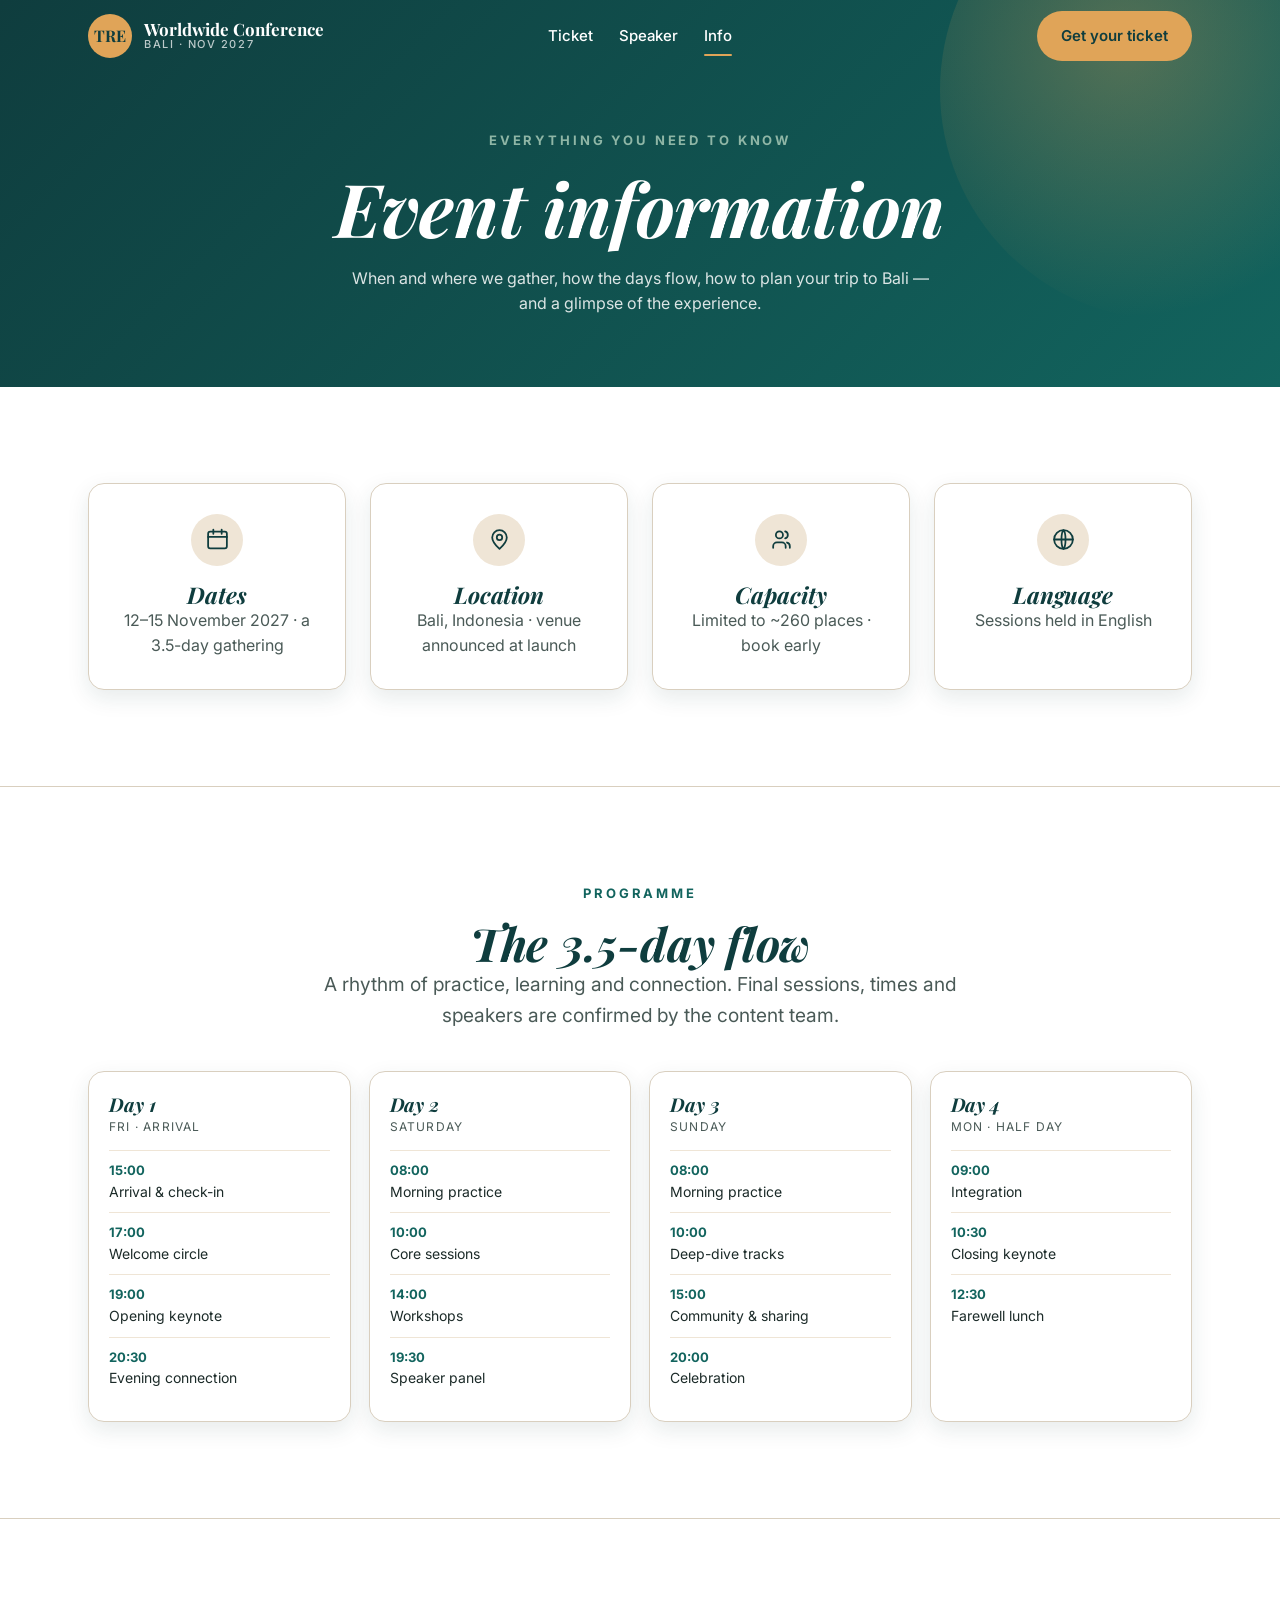
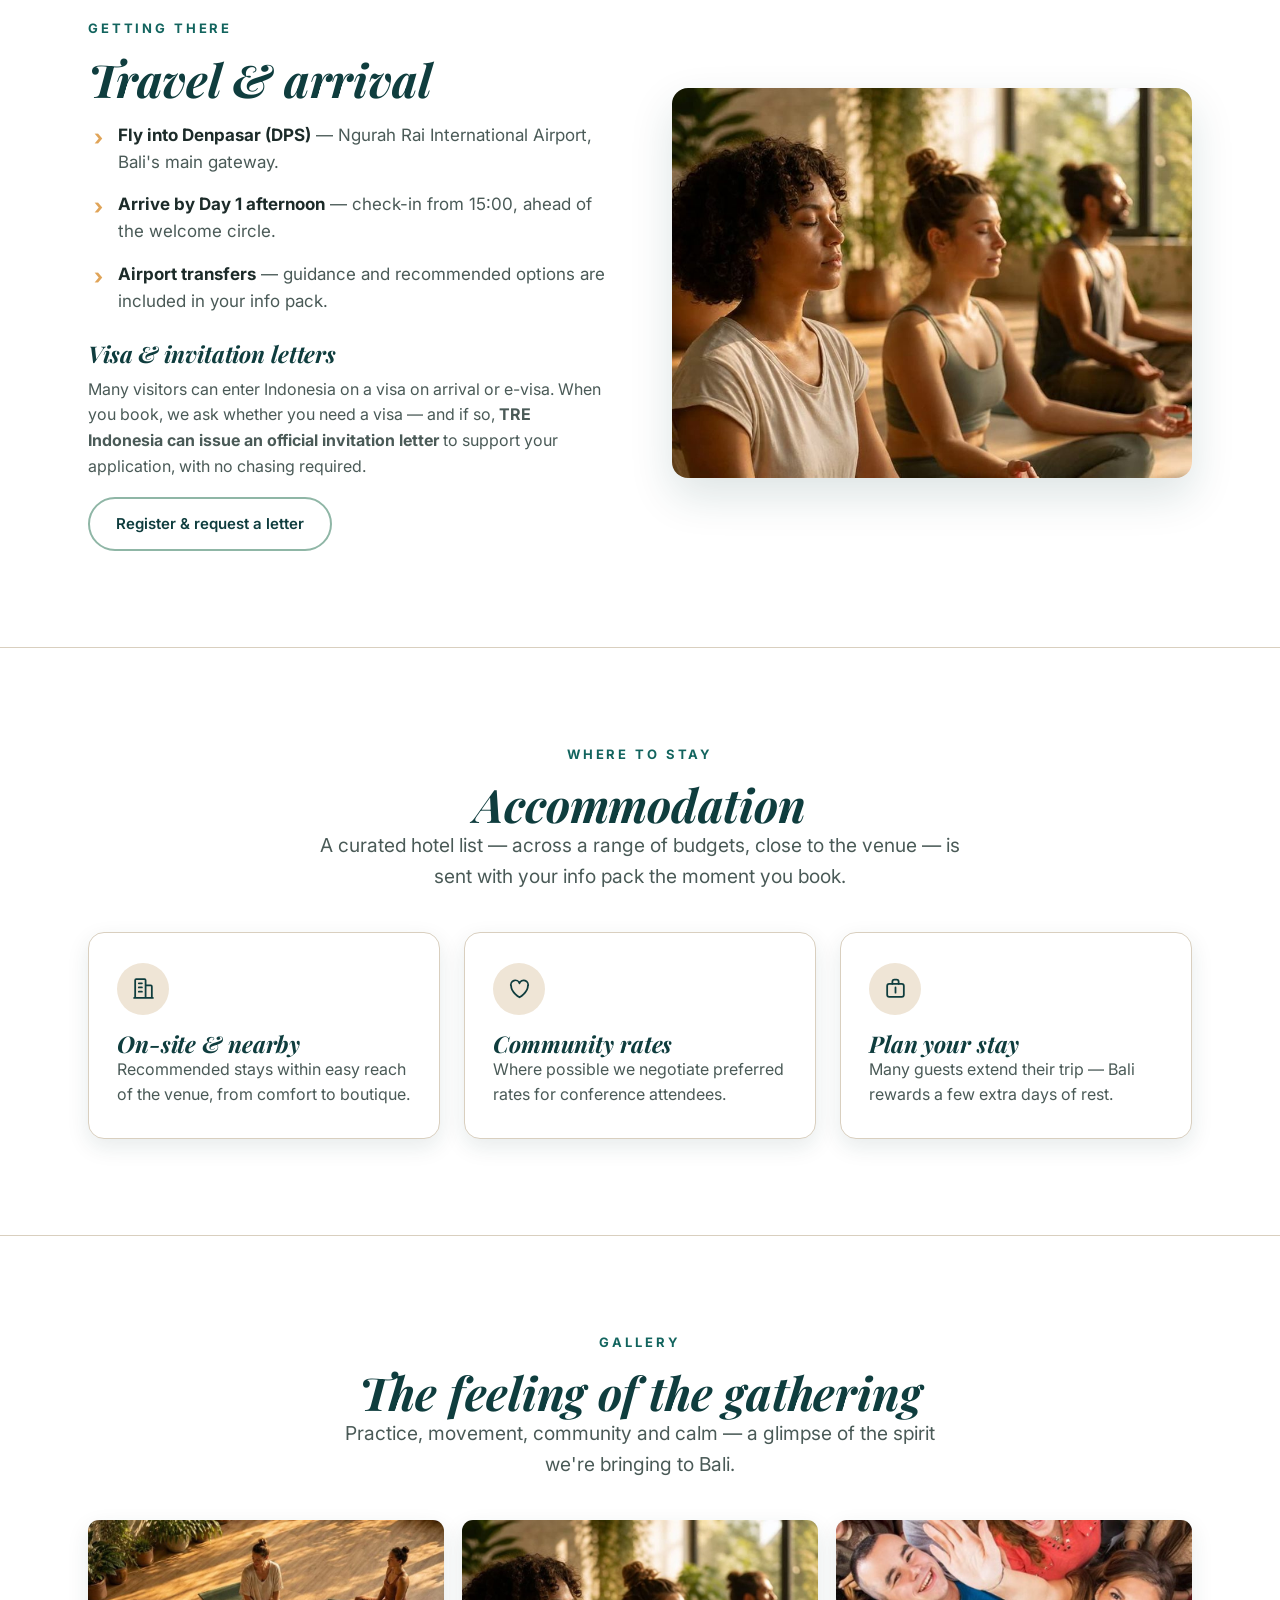
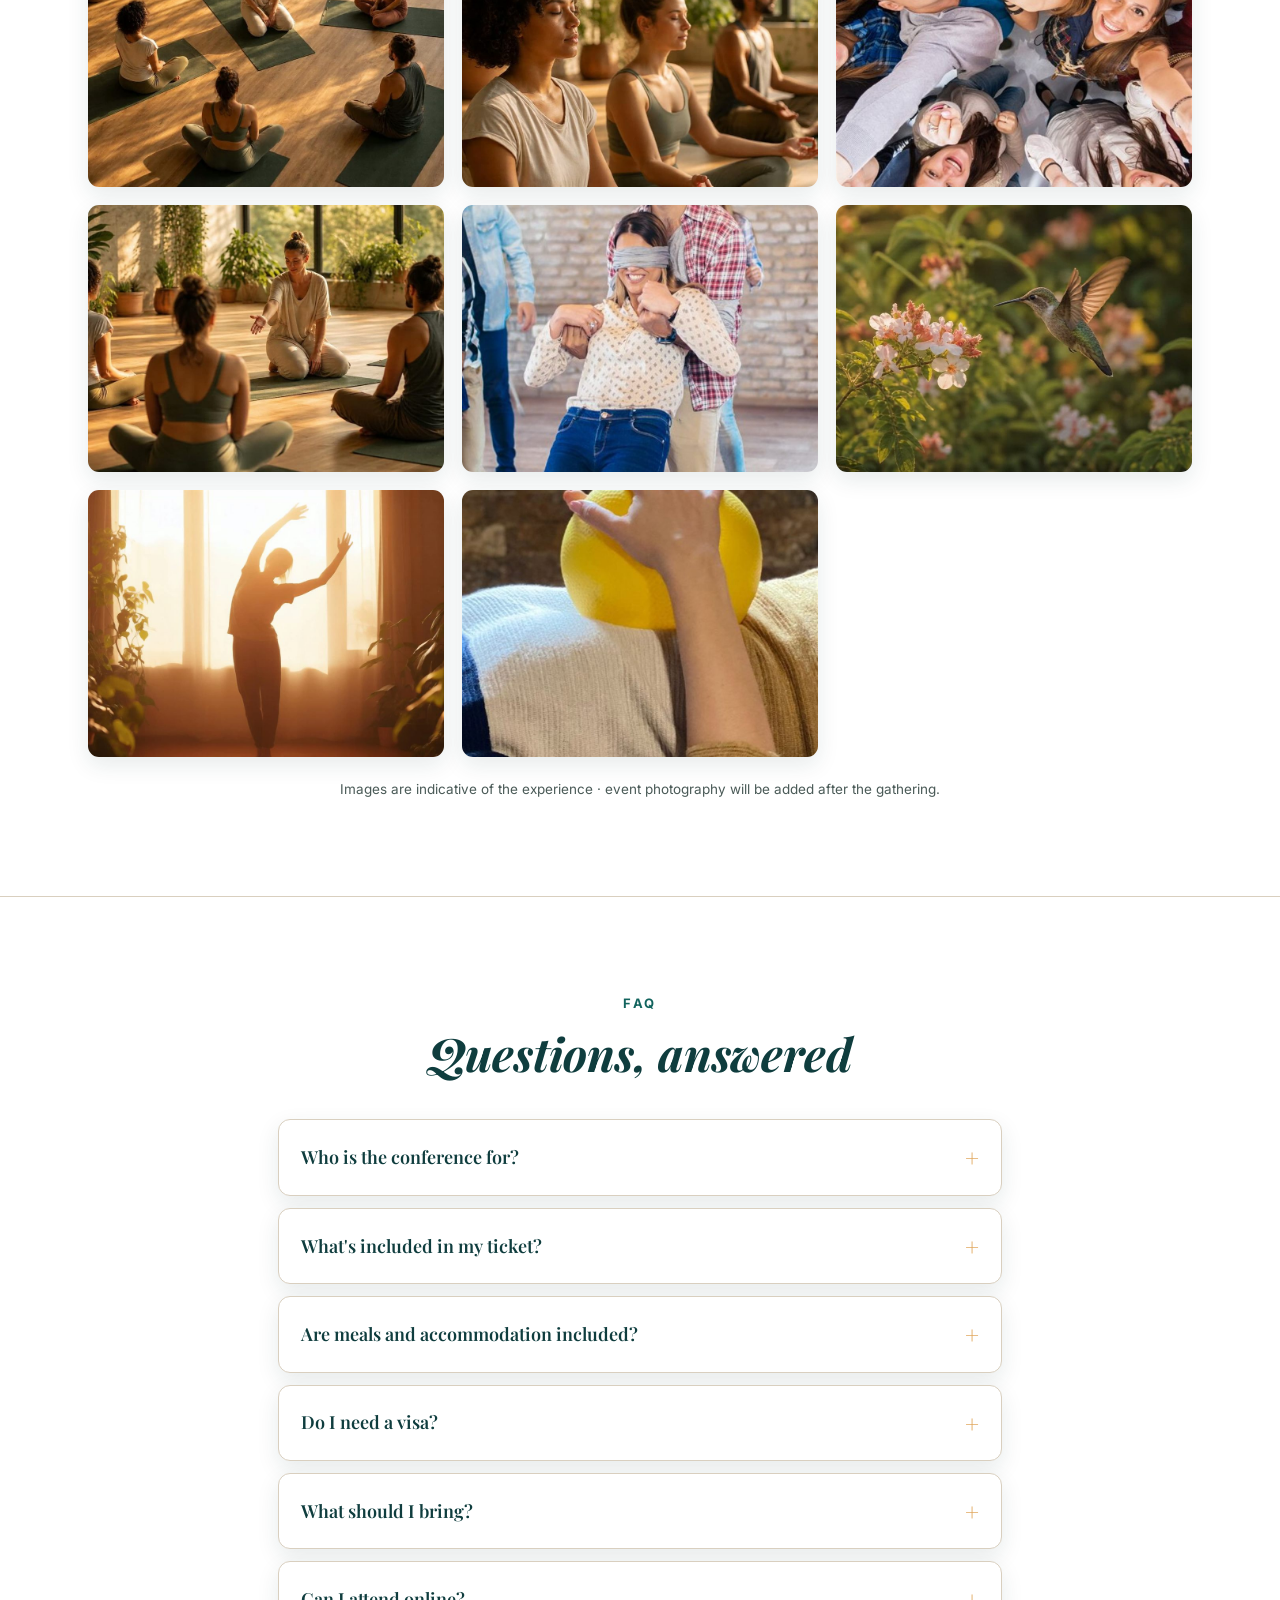
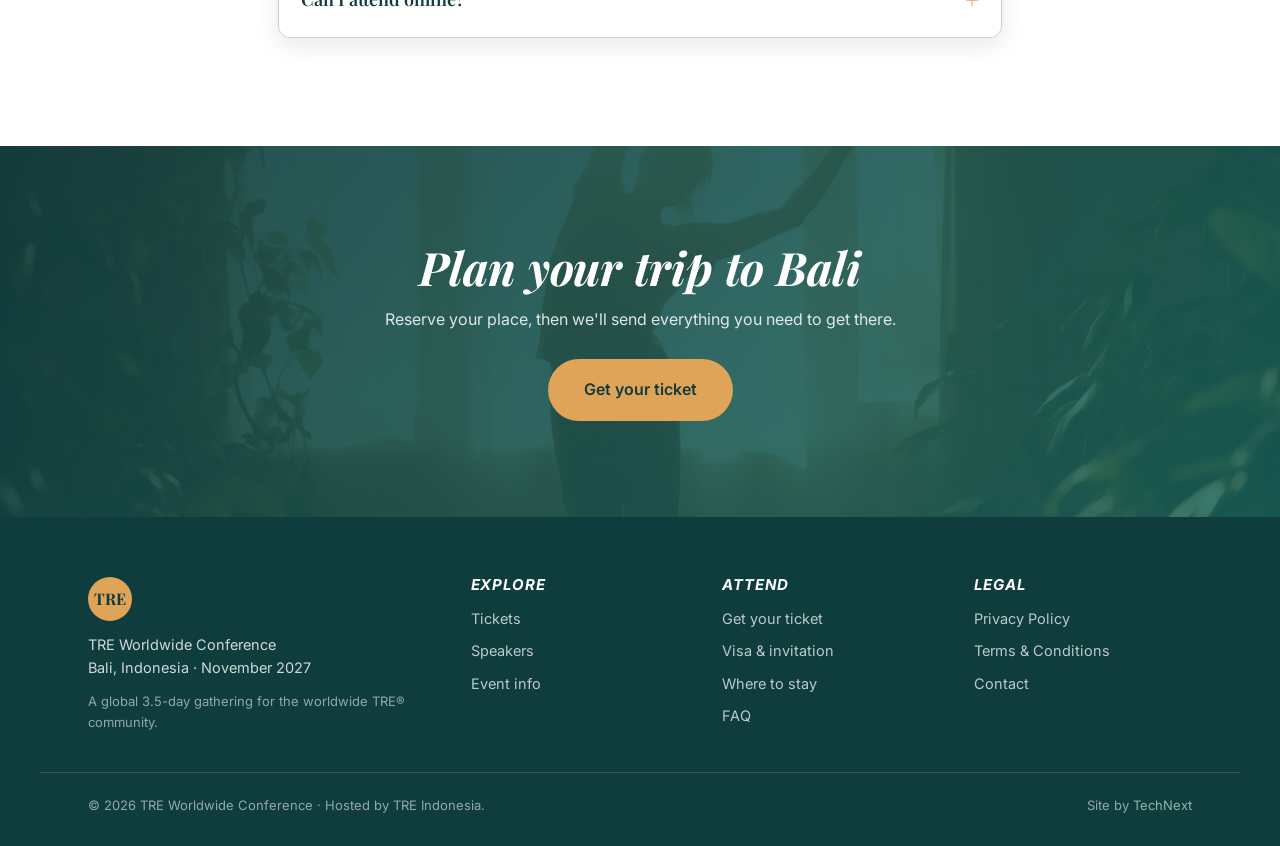
==== commit 7d3410fc: "Full-screen hero + in-person/online registration options - Hero now min-height:100vh (100dvh) so it " ====
--- a/info.html
+++ b/info.html
@@ -143,7 +143,7 @@
       <details><summary>Are meals and accommodation included?</summary><p>Programme refreshments are provided; travel, hotels and meals outside the programme are arranged by you. We send a recommended hotel list on booking.</p></details>
       <details><summary>Do I need a visa?</summary><p>It depends on your nationality. When you register we ask if you need one, and TRE Indonesia can issue an invitation letter to support your application.</p></details>
       <details><summary>What should I bring?</summary><p>Comfortable clothing for movement, a water bottle, and an open mind. A full "what to pack" note is in your info pack.</p></details>
-      <details><summary>Is there an online option?</summary><p>An online / video-access ticket may be offered as a later phase — register your interest via <a href="index.html#register">Get your ticket</a>.</p></details>
+      <details><summary>Can I attend online?</summary><p>Yes — pick an <b>Online · Live-stream</b> pass when you register. It includes the live-stream of all keynotes and panels plus session recordings; the hands-on workshops are in-person only. Compare both on <a href="index.html#tickets">Tickets</a>.</p></details>
     </div>
   </div>
 </section>
--- a/assets/style.css
+++ b/assets/style.css
@@ -135,7 +135,7 @@
 
 /* ---------- hero ---------- */
 .hero{
-  position:relative;min-height:90vh;display:flex;align-items:center;
+  position:relative;min-height:100vh;min-height:100dvh;display:flex;align-items:center;
   color:#fff;overflow:hidden;padding:120px 0 70px;
 }
 .hero::before{
@@ -220,6 +220,18 @@
 .progress > span{display:block;height:100%;background:var(--amber);border-radius:6px;}
 .stock{font-size:12.5px;color:var(--ink-soft);margin-bottom:16px;}
 
+/* ---------- attendance toggle (in-person vs online) ---------- */
+.attend-wrap{display:flex;justify-content:center;margin-bottom:30px;}
+.attend-toggle{display:inline-flex;background:var(--sand-2);border:1px solid var(--line);border-radius:999px;padding:5px;gap:4px;}
+.attend-toggle .at-opt{display:inline-flex;align-items:center;gap:8px;border:0;background:transparent;font-family:var(--body);font-weight:600;font-size:14.5px;color:var(--ink-soft);padding:10px 22px;border-radius:999px;cursor:pointer;transition:background .2s,color .2s,box-shadow .2s;white-space:nowrap;}
+.attend-toggle .at-opt svg{width:17px;height:17px;fill:none;stroke:currentColor;stroke-width:1.8;stroke-linecap:round;stroke-linejoin:round;}
+.attend-toggle .at-opt.is-on{background:#fff;color:var(--teal);box-shadow:var(--shadow-sm);}
+.attend-toggle .at-opt:hover:not(.is-on){color:var(--teal-2);}
+/* .tiers/.radio-tiers set display:grid, which beats the [hidden] UA rule — force it */
+.tiers[hidden],.radio-tiers[hidden]{display:none;}
+.t-mode{display:inline-block;font-size:11px;font-weight:700;letter-spacing:.12em;text-transform:uppercase;color:var(--teal-2);background:rgba(18,100,94,.09);border-radius:999px;padding:4px 11px;margin-bottom:12px;}
+.tier--online .t-mode{color:var(--amber-d);background:rgba(224,164,88,.14);}
+
 /* ---------- speakers ---------- */
 .speaker{background:#fff;border:1px solid var(--line);border-radius:var(--radius);overflow:hidden;box-shadow:var(--shadow-sm);transition:transform .2s,box-shadow .2s;}
 .speaker:hover{transform:translateY(-4px);box-shadow:var(--shadow);}
@@ -236,6 +248,27 @@
 .socials a{width:38px;height:38px;border-radius:50%;display:grid;place-items:center;background:var(--sand-2);color:var(--teal);transition:background .2s,color .2s,transform .2s;}
 .socials a:hover{background:var(--teal);color:#fff;transform:translateY(-2px);}
 .socials svg{width:18px;height:18px;}
+
+/* ---------- speakers directory (roles, legend, compact rhythm) ---------- */
+.section--tight{padding:clamp(34px,4.2vw,58px) 0;}
+.page-hero.tight{padding:104px 0 48px;}
+.section-head.snug{margin-bottom:26px;}
+/* role legend under the hero */
+.role-legend{display:flex;flex-wrap:wrap;gap:10px 20px;justify-content:center;margin-top:20px;}
+.role-legend .rl{display:inline-flex;align-items:center;gap:8px;font-size:12px;font-weight:700;letter-spacing:.1em;text-transform:uppercase;color:rgba(255,255,255,.82);}
+.role-legend .dot{width:9px;height:9px;border-radius:50%;flex:0 0 auto;}
+/* colour-coded role tags on cards */
+.s-role .dot{display:inline-block;width:8px;height:8px;border-radius:50%;margin-right:8px;vertical-align:1px;}
+.s-role.role-host{color:var(--teal-2);}
+.s-role.role-facilitator{color:var(--amber-d);}
+.s-role.role-workshop{color:var(--teal-3);}
+.s-role.role-speaker{color:var(--coral);}
+/* count chip next to a group heading */
+.count-chip{display:inline-block;margin-left:10px;font-family:var(--body);font-style:normal;font-weight:600;font-size:13px;color:var(--ink-soft);background:var(--sand-2);border-radius:999px;padding:3px 11px;vertical-align:middle;}
+/* announce-soon cards read a touch quieter */
+.speaker.tba .s-body{opacity:.96;}
+.speaker.tba h3{color:var(--teal-2);}
+.tba-tag{display:inline-block;font-size:10.5px;font-weight:700;letter-spacing:.12em;text-transform:uppercase;color:var(--amber-d);background:#fff6e9;border:1px solid #f0dcbc;border-radius:999px;padding:3px 10px;margin-top:12px;}
 
 /* ---------- schedule ---------- */
 .sched{display:grid;grid-template-columns:repeat(4,1fr);gap:18px;}
@@ -443,7 +476,7 @@
   .grid-3,.grid-2{grid-template-columns:1fr;}
   .split{grid-template-columns:1fr;}
   .split .split-media{order:-1;}
-  .hero{min-height:auto;padding:110px 0 64px;}
+  .hero{min-height:100dvh;padding:100px 0 56px;}
 }
 @media(max-width:560px){
   .grid-4{grid-template-columns:1fr;}
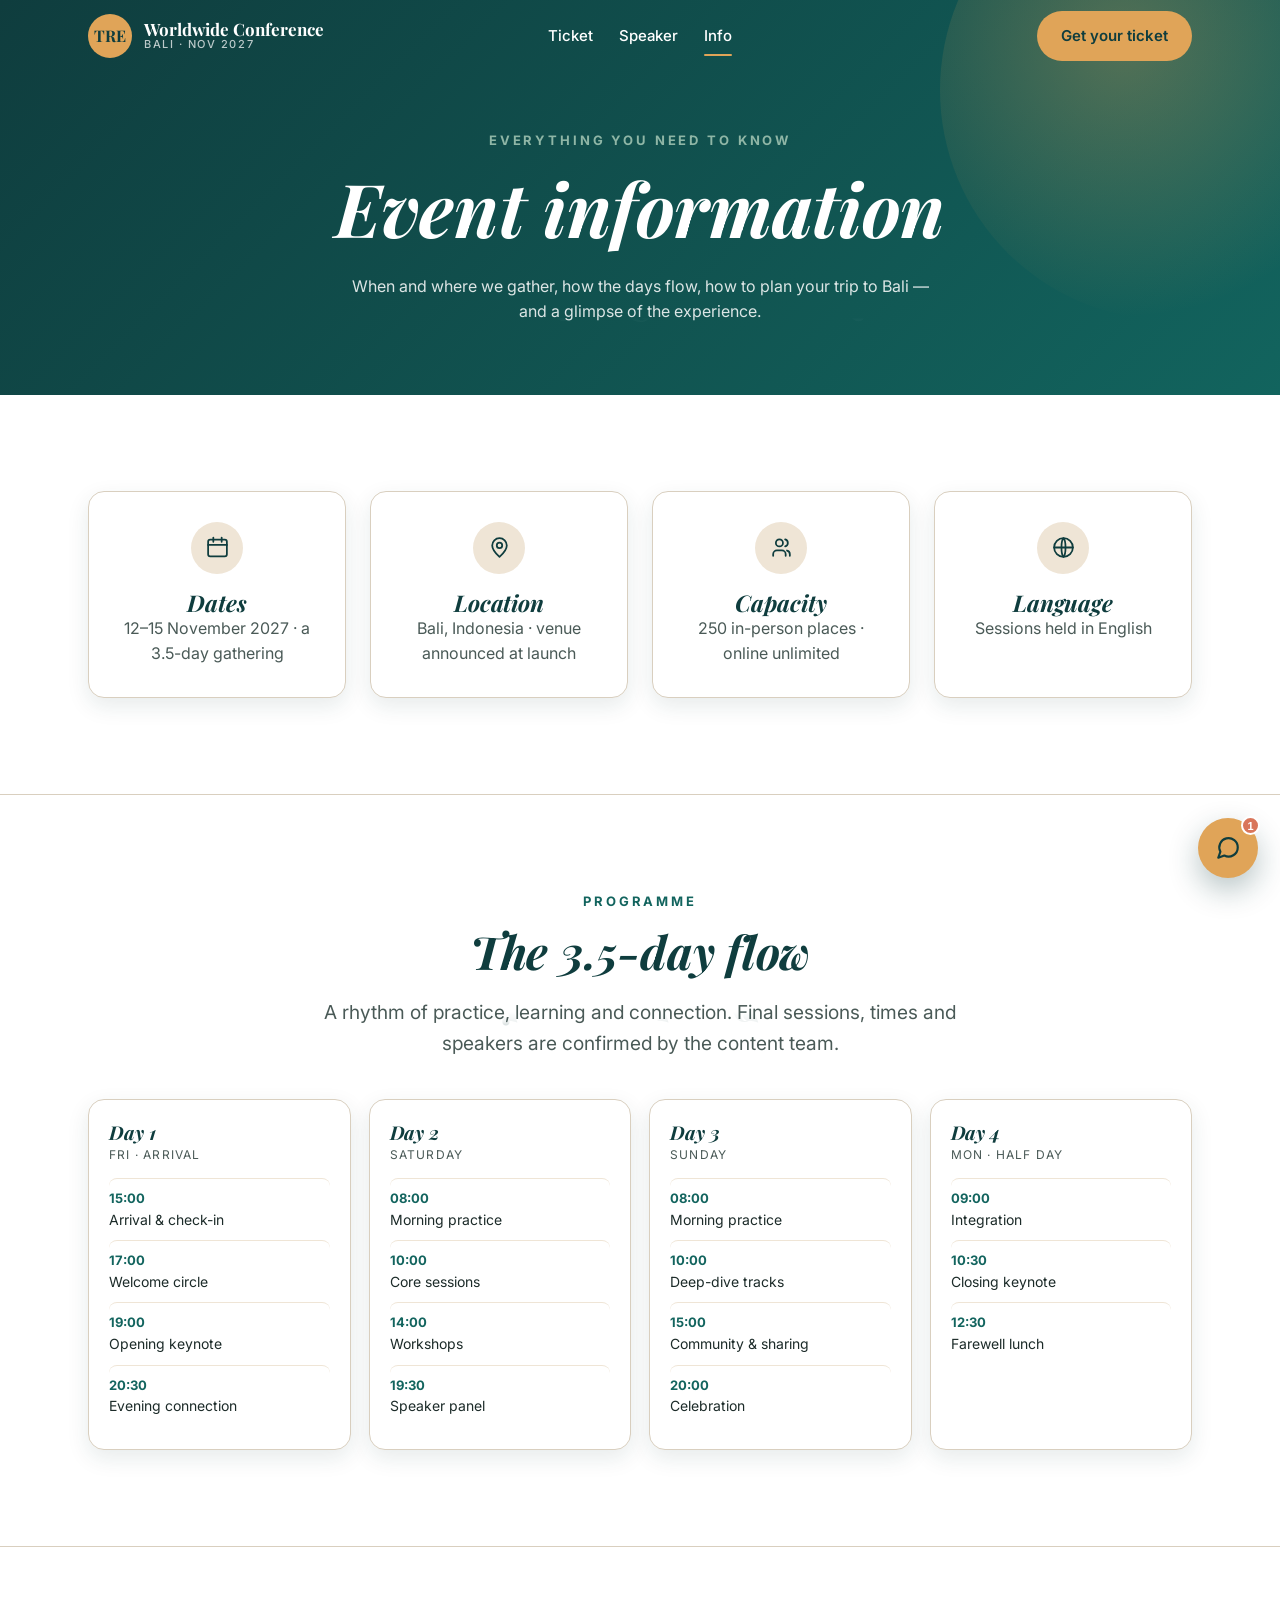
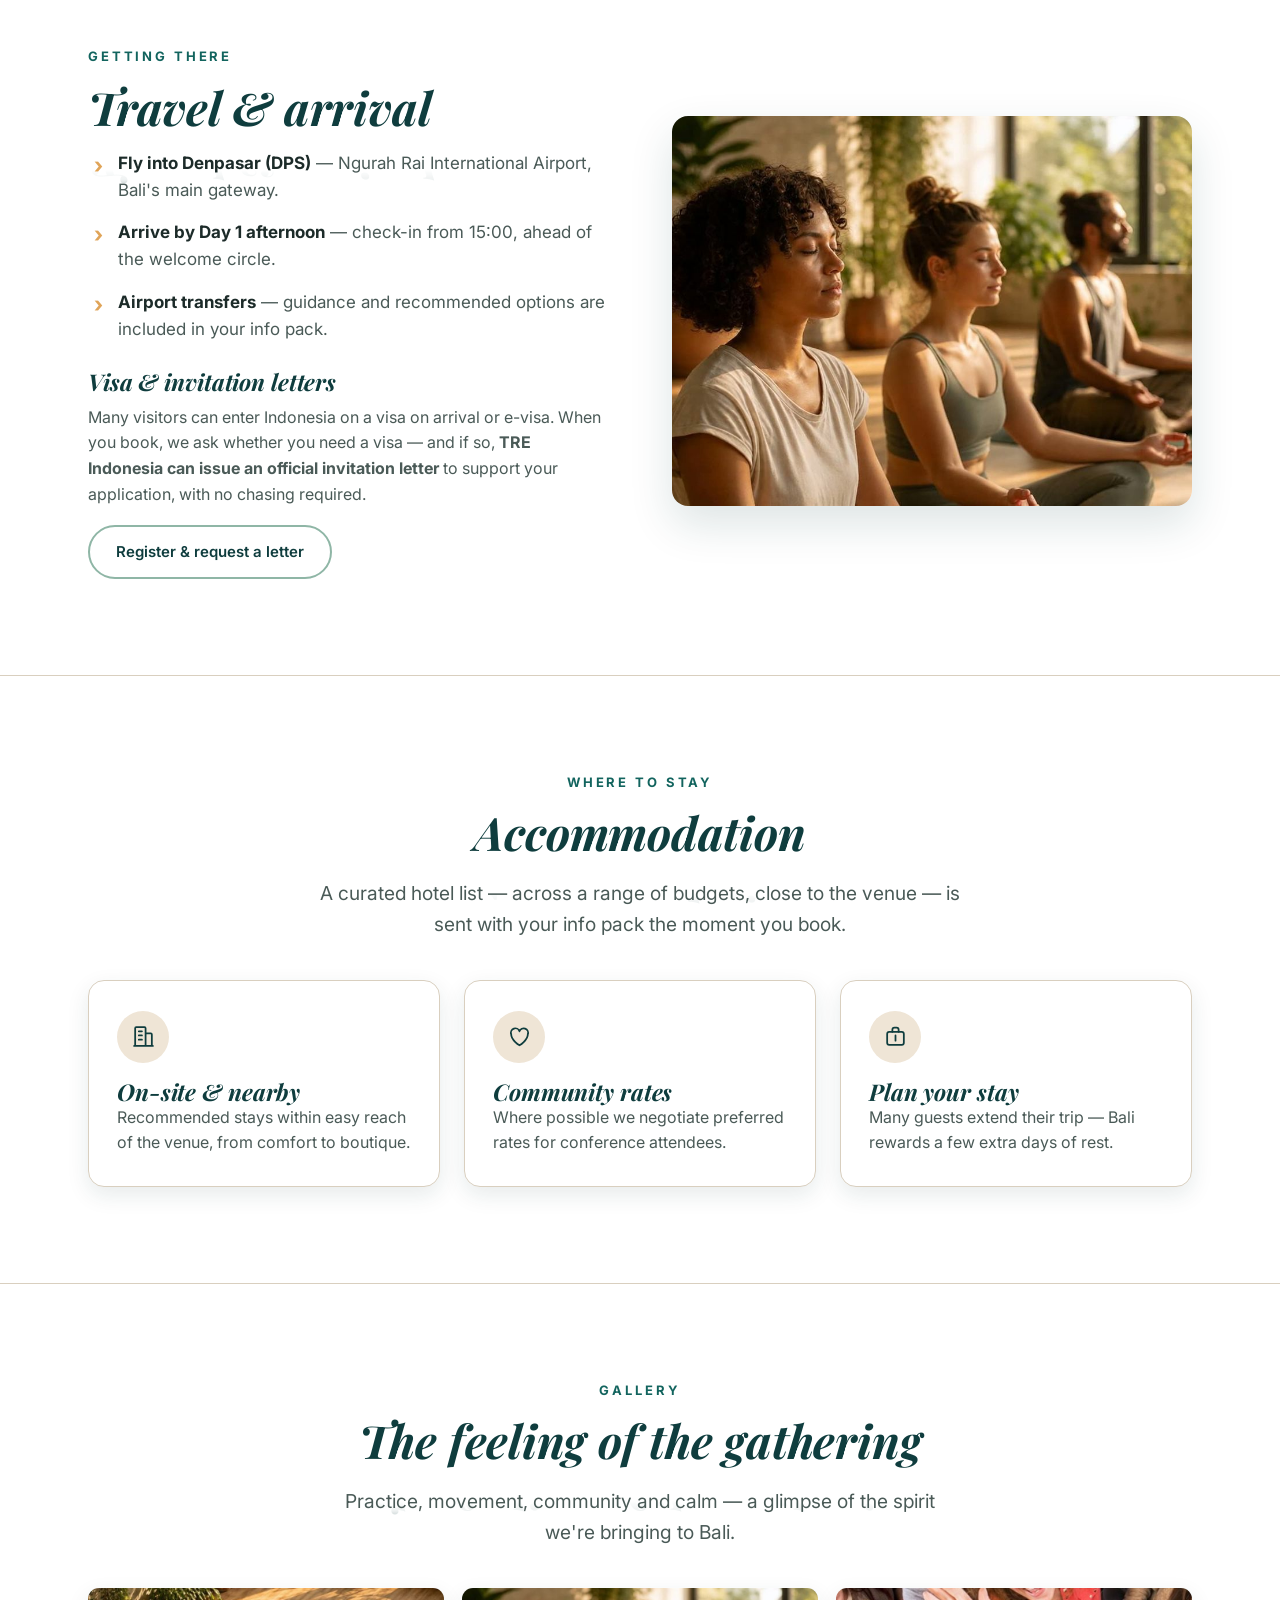
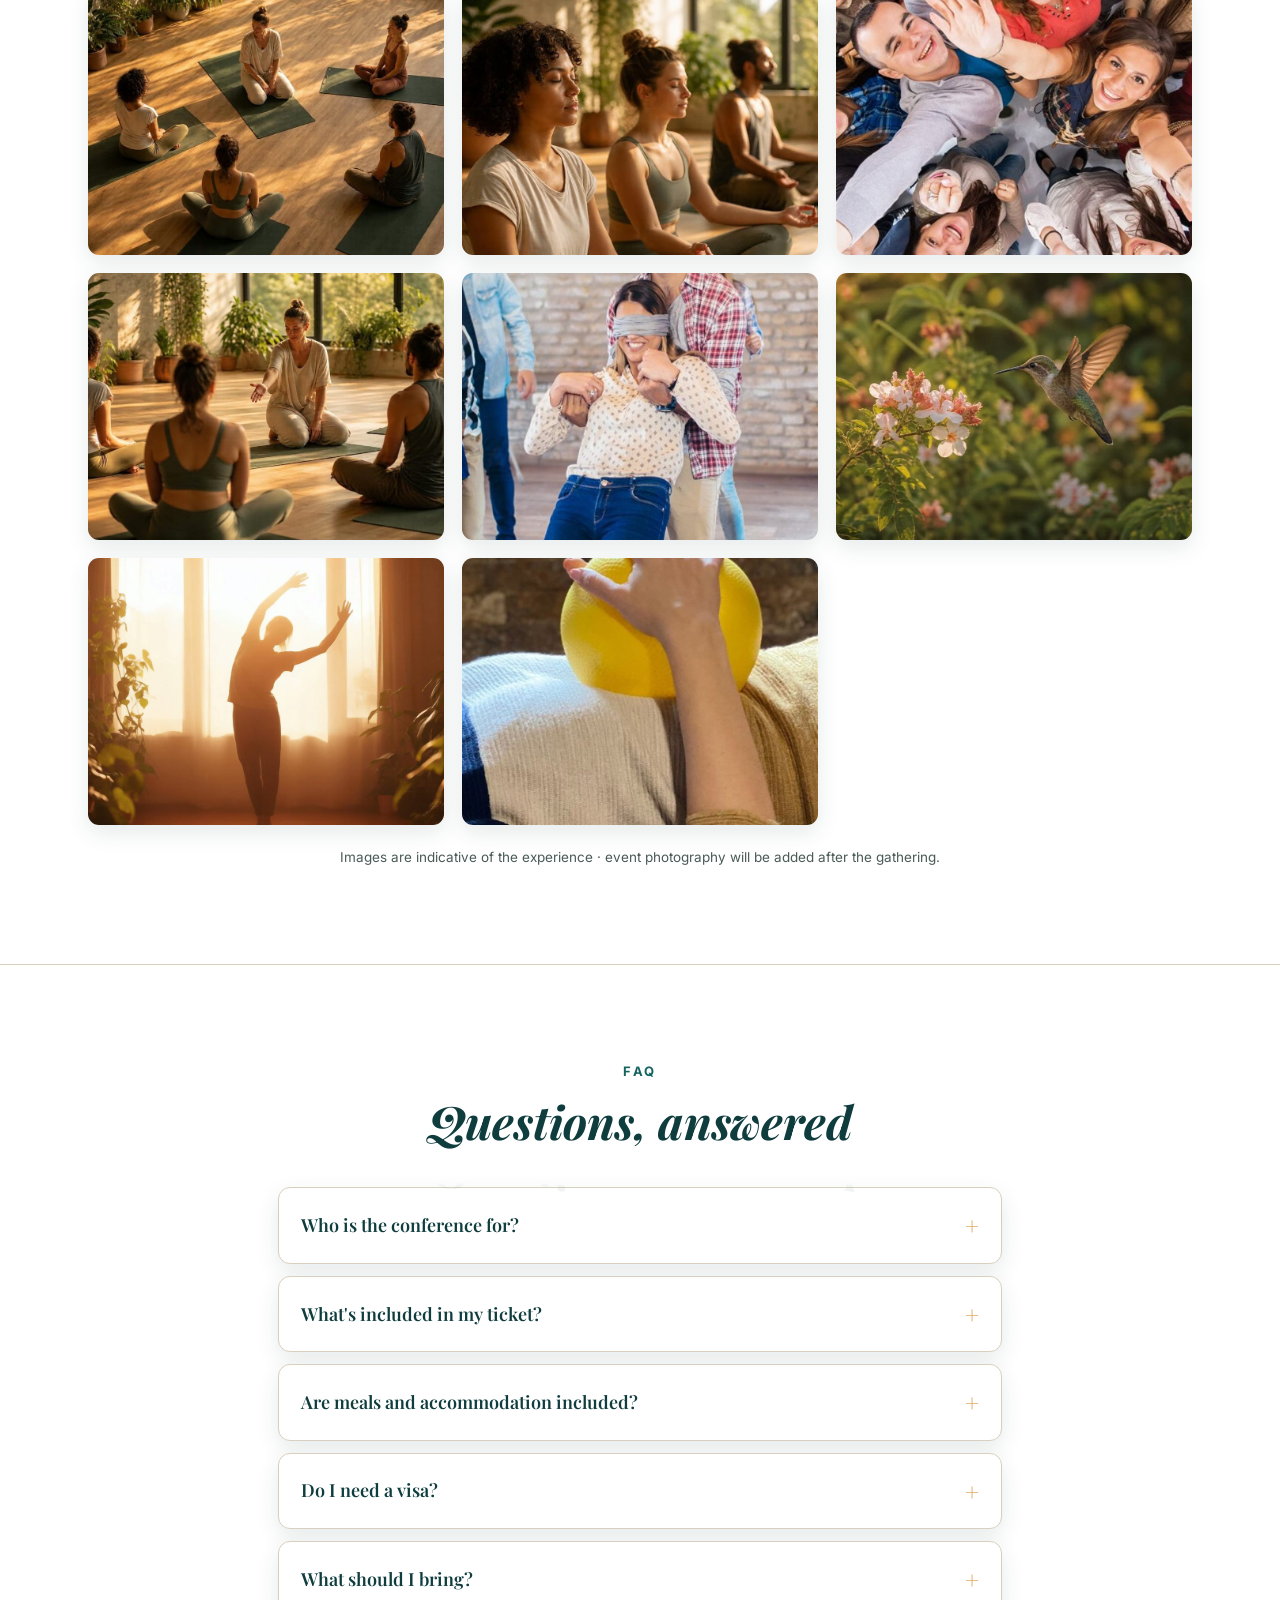
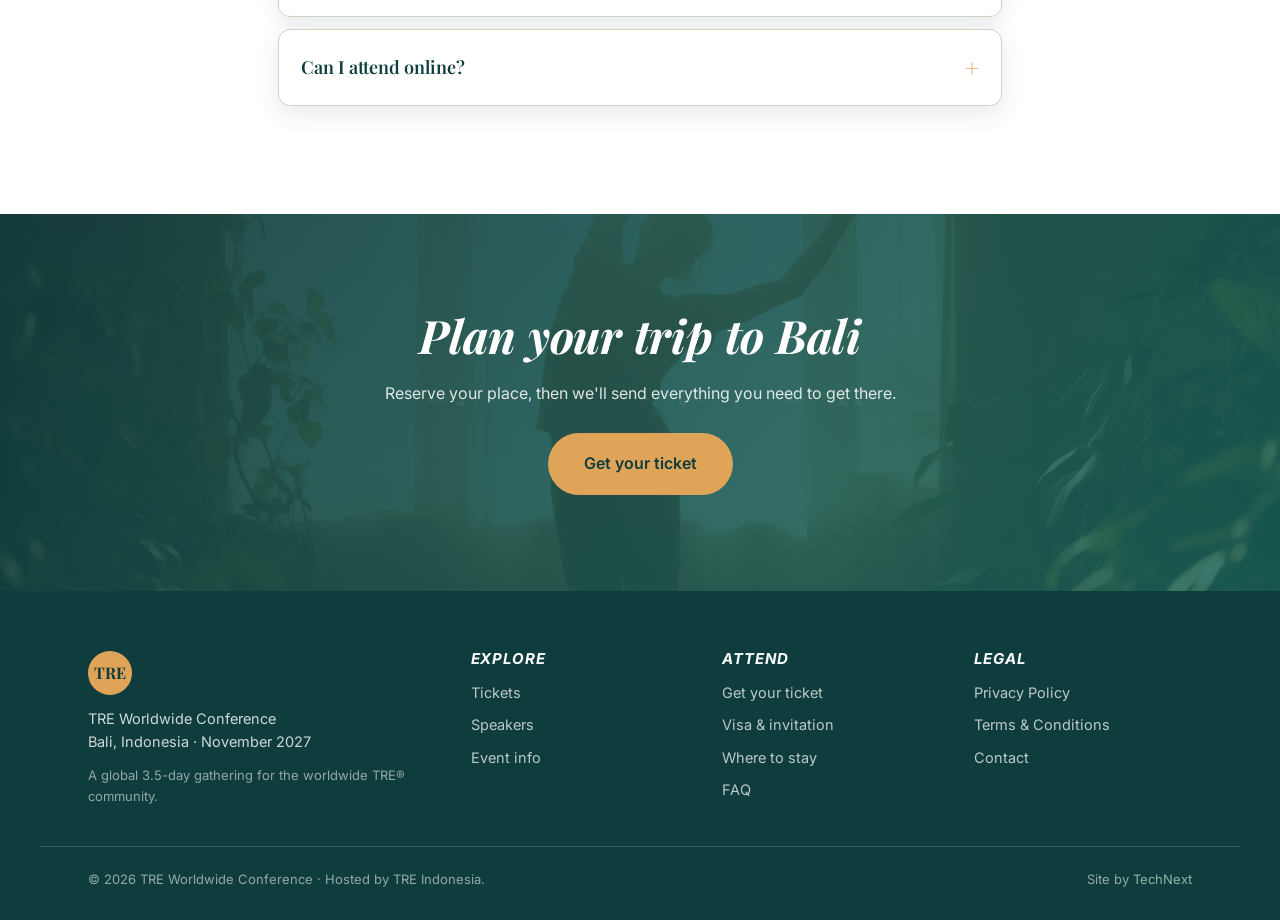
==== commit b2fc231c: "Mock pricing: in-person 6-wave ladder (300-500, max 250) + online 150/180 live-stream; form + summar" ====
--- a/info.html
+++ b/info.html
@@ -46,7 +46,7 @@
     <div class="grid grid-4">
       <div class="card center"><div class="ico" style="margin:0 auto 16px;"><svg viewBox="0 0 24 24"><rect x="3" y="4.5" width="18" height="16" rx="2"/><path d="M3 9.5h18M8 2.5v4M16 2.5v4"/></svg></div><h3>Dates</h3><p>12–15 November 2027 · a 3.5-day gathering</p></div>
       <div class="card center"><div class="ico" style="margin:0 auto 16px;"><svg viewBox="0 0 24 24"><path d="M12 21s7-6.4 7-11a7 7 0 1 0-14 0c0 4.6 7 11 7 11z"/><circle cx="12" cy="10" r="2.6"/></svg></div><h3>Location</h3><p>Bali, Indonesia · venue announced at launch</p></div>
-      <div class="card center"><div class="ico" style="margin:0 auto 16px;"><svg viewBox="0 0 24 24"><path d="M16 20v-1.6a3.6 3.6 0 0 0-3.6-3.6H7.6A3.6 3.6 0 0 0 4 18.4V20"/><circle cx="10" cy="7.6" r="3.4"/><path d="M20 20v-1.6a3.6 3.6 0 0 0-2.7-3.5M15.5 4.3a3.4 3.4 0 0 1 0 6.6"/></svg></div><h3>Capacity</h3><p>Limited to ~260 places · book early</p></div>
+      <div class="card center"><div class="ico" style="margin:0 auto 16px;"><svg viewBox="0 0 24 24"><path d="M16 20v-1.6a3.6 3.6 0 0 0-3.6-3.6H7.6A3.6 3.6 0 0 0 4 18.4V20"/><circle cx="10" cy="7.6" r="3.4"/><path d="M20 20v-1.6a3.6 3.6 0 0 0-2.7-3.5M15.5 4.3a3.4 3.4 0 0 1 0 6.6"/></svg></div><h3>Capacity</h3><p>250 in-person places · online unlimited</p></div>
       <div class="card center"><div class="ico" style="margin:0 auto 16px;"><svg viewBox="0 0 24 24"><circle cx="12" cy="12" r="9"/><path d="M3 12h18M12 3c2.6 2.6 2.6 15.4 0 18M12 3c-2.6 2.6-2.6 15.4 0 18"/></svg></div><h3>Language</h3><p>Sessions held in English</p></div>
     </div>
   </div>
--- a/assets/style.css
+++ b/assets/style.css
@@ -85,10 +85,10 @@
   transition:background .32s ease,border-color .32s ease,box-shadow .32s ease,backdrop-filter .32s ease;
 }
 .site-header.scrolled{
-  background:rgba(251,247,240,.9);
-  backdrop-filter:blur(12px);-webkit-backdrop-filter:blur(12px);
-  border-bottom-color:var(--line);
-  box-shadow:0 6px 22px rgba(15,61,62,.07);
+  background:rgba(251,247,240,.55);
+  backdrop-filter:blur(18px) saturate(1.15);-webkit-backdrop-filter:blur(18px) saturate(1.15);
+  border-bottom-color:rgba(217,207,191,.55);
+  box-shadow:0 6px 22px rgba(15,61,62,.05);
 }
 /* 3-zone grid: brand (left) · nav links (center) · CTA (right) */
 .header-inner{display:grid;grid-template-columns:1fr auto 1fr;align-items:center;height:72px;gap:20px;}
@@ -137,17 +137,18 @@
 .hero{
   position:relative;min-height:100vh;min-height:100dvh;display:flex;align-items:center;
   color:#fff;overflow:hidden;padding:120px 0 70px;
-}
+  background:var(--teal) url('../images/hero-poster.jpg') center/cover no-repeat; /* fallback beneath the video */
+}
+.hero-video{position:absolute;inset:0;width:100%;height:100%;object-fit:cover;z-index:0;pointer-events:none;}
 .hero::before{
-  content:"";position:absolute;inset:0;
-  background:linear-gradient(115deg,rgba(15,61,62,.94) 0%,rgba(18,100,94,.86) 45%,rgba(23,117,107,.66) 100%),
-             url('../images/hero-bg.jpg') center/cover no-repeat;
-  z-index:0;
+  content:"";position:absolute;inset:0;z-index:1;
+  background:linear-gradient(115deg,rgba(5,26,25,.76) 0%,rgba(8,40,40,.68) 50%,rgba(12,58,56,.58) 100%),
+             linear-gradient(180deg,rgba(4,15,14,.22) 0%,rgba(4,15,14,.46) 100%);
 }
 .hero .glow{position:absolute;right:-140px;top:-120px;width:540px;height:540px;border-radius:50%;
-  background:radial-gradient(circle at 35% 35%,rgba(224,164,88,.4),rgba(224,164,88,0) 68%);z-index:1;pointer-events:none;}
-.hero .ring{position:absolute;right:40px;bottom:-180px;width:440px;height:440px;border-radius:50%;border:1px solid rgba(255,255,255,.16);z-index:1;pointer-events:none;}
-.hero .wrap{position:relative;z-index:2;width:100%;display:flex;flex-direction:column;align-items:center;text-align:center;}
+  background:radial-gradient(circle at 35% 35%,rgba(224,164,88,.4),rgba(224,164,88,0) 68%);z-index:2;pointer-events:none;}
+.hero .ring{position:absolute;right:40px;bottom:-180px;width:440px;height:440px;border-radius:50%;border:1px solid rgba(255,255,255,.16);z-index:2;pointer-events:none;}
+.hero .wrap{position:relative;z-index:3;width:100%;display:flex;flex-direction:column;align-items:center;text-align:center;}
 .hero h1{color:#fff;max-width:16ch;margin:0 auto;}
 .hero .kicker{color:var(--sage);margin-bottom:20px;display:block;}
 .hero .sub{font-family:var(--head);font-style:italic;font-size:clamp(20px,2.4vw,28px);color:var(--sage);margin-top:6px;}
@@ -441,9 +442,70 @@
 .cd-box .n{display:inline-block;}
 .cd-box .n.tick{animation:cdPop .5s cubic-bezier(.2,.8,.3,1);}
 
+/* ---------- heading reflection (real mirror reflection — text stays solid) ---------- */
+/* Progressive enhancement: Chromium/Safari render a faded mirror strip beneath the heading.
+   Text is fully opaque (no clip, no fade) so nothing disappears. Firefox shows solid text.
+   Fade uses FIXED px (not %) so the reflection is a short strip regardless of heading height,
+   and matching margins keep it clear of the content below. */
+@supports (-webkit-box-reflect:below){
+  h1,h2{-webkit-box-reflect:below 2px linear-gradient(rgba(0,0,0,.30) 0, rgba(0,0,0,.07) 8px, transparent 18px);}
+  h1{margin-bottom:24px;}
+  h2{margin-bottom:20px;}
+  .hero h1{margin-bottom:24px;}   /* override .hero h1{margin:0 auto} so the reflection has room */
+}
+
+/* ---------- floating chatbot (demo assistant) ---------- */
+.chatbot{position:fixed;right:22px;bottom:22px;z-index:90;font-family:var(--body);}
+.chat-fab{position:relative;width:60px;height:60px;border-radius:50%;border:0;cursor:pointer;
+  background:var(--amber);color:var(--teal);display:grid;place-items:center;
+  box-shadow:0 12px 30px rgba(15,61,62,.30);transition:transform .2s ease,background .2s ease;}
+.chat-fab:hover{transform:translateY(-3px) scale(1.05);background:var(--amber-d);}
+.chat-fab svg{width:26px;height:26px;fill:none;stroke:currentColor;stroke-width:2;stroke-linecap:round;stroke-linejoin:round;}
+.chat-fab .ic-close{display:none;}
+.chatbot.open .chat-fab .ic-chat{display:none;}
+.chatbot.open .chat-fab .ic-close{display:block;}
+.chat-fab .badge{position:absolute;top:-2px;right:-2px;min-width:19px;height:19px;padding:0 4px;border-radius:999px;background:var(--coral);color:#fff;font-size:11px;font-weight:700;display:grid;place-items:center;border:2px solid #fff;}
+.chatbot.open .chat-fab .badge{display:none;}
+.chat-panel{position:absolute;right:0;bottom:74px;width:344px;max-width:calc(100vw - 44px);
+  background:#fff;border:1px solid var(--line);border-radius:18px;overflow:hidden;
+  box-shadow:0 26px 64px rgba(15,61,62,.30);opacity:0;transform:translateY(14px) scale(.98);pointer-events:none;
+  transition:opacity .25s ease,transform .25s ease;display:flex;flex-direction:column;max-height:min(560px,calc(100dvh - 120px));}
+.chatbot.open .chat-panel{opacity:1;transform:none;pointer-events:auto;}
+.chat-head{background:linear-gradient(135deg,var(--teal),var(--teal-2));color:#fff;padding:15px 16px;display:flex;align-items:center;gap:12px;}
+.chat-head .avatar{width:38px;height:38px;border-radius:50%;background:var(--amber);color:var(--teal);display:grid;place-items:center;font-family:var(--head);font-weight:700;font-size:14px;flex:0 0 auto;}
+.chat-head .ch-title{font-family:var(--head);font-weight:700;font-style:italic;font-size:16px;line-height:1.1;color:#fff;}
+.chat-head .ch-sub{font-size:11.5px;color:rgba(255,255,255,.82);display:flex;align-items:center;gap:6px;}
+.chat-head .ch-sub::before{content:"";width:7px;height:7px;border-radius:50%;background:#7ee0a1;display:inline-block;}
+.chat-head .ch-close{margin-left:auto;background:none;border:0;color:#fff;cursor:pointer;font-size:24px;line-height:1;opacity:.85;padding:0 4px;}
+.chat-head .ch-close:hover{opacity:1;}
+.chat-body{padding:15px;overflow-y:auto;flex:1;background:var(--paper);display:flex;flex-direction:column;gap:10px;}
+.msg{max-width:84%;padding:10px 13px;border-radius:15px;font-size:14px;line-height:1.5;animation:msgIn .3s ease both;}
+@keyframes msgIn{from{opacity:0;transform:translateY(6px);}to{opacity:1;transform:none;}}
+.msg.bot{background:#fff;border:1px solid var(--line);border-bottom-left-radius:5px;align-self:flex-start;color:var(--ink);}
+.msg.user{background:var(--teal);color:#fff;border-bottom-right-radius:5px;align-self:flex-end;}
+.msg a{color:var(--teal-2);text-decoration:underline;font-weight:600;}
+.msg.user a{color:#fff;}
+.chat-chips{display:flex;flex-wrap:wrap;gap:8px;padding:0 15px 12px;background:var(--paper);}
+.chat-chips button{border:1px solid var(--sage);background:#fff;color:var(--teal-2);font-size:12.5px;font-weight:600;border-radius:999px;padding:7px 12px;cursor:pointer;transition:background .2s,color .2s,border-color .2s;}
+.chat-chips button:hover{background:var(--teal);color:#fff;border-color:var(--teal);}
+.chat-input{display:flex;gap:8px;padding:11px 12px;border-top:1px solid var(--line);background:#fff;}
+.chat-input input{flex:1;min-width:0;border:1px solid var(--line);border-radius:999px;padding:11px 15px;font-family:var(--body);font-size:14px;color:var(--ink);}
+.chat-input input:focus{outline:none;border-color:var(--teal-2);box-shadow:0 0 0 3px rgba(18,100,94,.12);}
+.chat-input button{border:0;background:var(--amber);color:var(--teal);width:42px;height:42px;border-radius:50%;cursor:pointer;display:grid;place-items:center;flex:0 0 auto;transition:background .2s,transform .15s;}
+.chat-input button:hover{background:var(--amber-d);}
+.chat-input button:active{transform:scale(.92);}
+.chat-input button svg{width:18px;height:18px;fill:none;stroke:currentColor;stroke-width:2;stroke-linecap:round;stroke-linejoin:round;}
+.chat-fab:focus-visible,.chat-chips button:focus-visible,.chat-input button:focus-visible{outline:3px solid rgba(224,164,88,.7);outline-offset:3px;}
+@media(max-width:560px){
+  .chatbot{right:16px;bottom:16px;}
+  .chat-panel{width:calc(100vw - 32px);bottom:70px;}
+  .chat-fab{width:56px;height:56px;}
+}
+
 @media (prefers-reduced-motion: reduce){
   *,*::before,*::after{animation:none!important;transition-duration:.01ms!important;}
   .js .reveal{opacity:1!important;transform:none!important;}
+  .hero-video{display:none!important;} /* fall back to the poster image */
 }
 
 /* ---------- responsive ---------- */
@@ -458,20 +520,37 @@
 }
 @media(max-width:820px){
   .header-inner{display:flex;justify-content:space-between;}
-  .nav-toggle{display:flex;justify-self:auto;}
+  .nav-toggle{display:flex;justify-self:auto;z-index:57;position:relative;}
+  /* hamburger animates into an X while the menu is open */
+  .nav-toggle[aria-expanded="true"] span:nth-child(1){transform:translateY(7px) rotate(45deg);}
+  .nav-toggle[aria-expanded="true"] span:nth-child(2){opacity:0;}
+  .nav-toggle[aria-expanded="true"] span:nth-child(3){transform:translateY(-7px) rotate(-45deg);}
+  /* glassy see-through dropdown — matches the transparent header */
+  /* floating glass card that drops from under the hamburger */
   .site-nav{
-    display:flex;position:fixed;inset:72px 0 auto 0;flex-direction:column;align-items:stretch;gap:0;
-    background:var(--paper);border-bottom:1px solid var(--line);padding:10px 24px 22px;
-    transform:translateY(-140%);transition:transform .3s ease;box-shadow:var(--shadow);z-index:55;
+    display:flex;position:fixed;top:70px;left:14px;right:14px;flex-direction:column;align-items:stretch;gap:4px;
+    padding:14px;
+    background:rgba(15,61,62,.5);backdrop-filter:blur(22px) saturate(1.2);-webkit-backdrop-filter:blur(22px) saturate(1.2);
+    border:1px solid rgba(255,255,255,.2);border-radius:20px;
+    box-shadow:0 24px 54px rgba(15,61,62,.38);
+    transform-origin:top right;opacity:0;transform:translateY(-10px) scale(.96);pointer-events:none;
+    transition:opacity .26s ease,transform .34s cubic-bezier(.3,.9,.3,1),background .32s ease;z-index:55;
   }
-  .site-nav.open{transform:translateY(0);}
-  .nav-links{display:flex;flex-direction:column;align-items:stretch;gap:0;justify-self:auto;}
-  /* dropdown panel is light — force dark links (base is light for the hero) */
-  .site-header .site-nav a:not(.btn){color:var(--ink);padding:14px 0;border-bottom:1px solid var(--sand-2);font-size:16px;}
+  .site-nav.open{opacity:1;transform:none;pointer-events:auto;}
+  .nav-links{display:flex;flex-direction:column;align-items:stretch;gap:4px;justify-self:auto;}
+  .site-header .site-nav a:not(.btn){
+    color:#fff;font-family:var(--head);font-style:italic;font-size:20px;padding:14px 16px;border-radius:12px;
+    border-bottom:0;transition:background .2s ease,color .2s ease,padding-left .2s ease;
+  }
   .site-header .site-nav a:not(.btn):hover,
-  .site-header .site-nav a.is-active:not(.btn){color:var(--teal-2);}
-  .site-nav a.is-active:not(.btn)::after{display:none;}
-  .nav-cta{margin:14px 0 0;text-align:center;justify-self:auto;}
+  .site-header .site-nav a.is-active:not(.btn){color:#fff;background:rgba(255,255,255,.14);padding-left:22px;}
+  .site-nav a:not(.btn)::after{display:none;}
+  .nav-cta{margin:14px 0 4px;text-align:center;justify-self:auto;padding:16px 22px;font-size:16px;}
+  /* once scrolled past the hero, the glass turns light and links go dark */
+  .site-header.scrolled .site-nav{background:rgba(251,247,240,.9);border-color:var(--line);box-shadow:0 24px 54px rgba(15,61,62,.2);}
+  .site-header.scrolled .site-nav a:not(.btn){color:var(--ink);}
+  .site-header.scrolled .site-nav a:not(.btn):hover,
+  .site-header.scrolled .site-nav a.is-active:not(.btn){color:var(--teal-2);background:rgba(15,61,62,.06);}
   .tiers{grid-template-columns:1fr;}
   .grid-3,.grid-2{grid-template-columns:1fr;}
   .split{grid-template-columns:1fr;}
@@ -489,3 +568,73 @@
   .field-row{grid-template-columns:1fr;}
   .hero-btns .btn{flex:1;}
 }
+
+/* titles: solid text with a mirror reflection only (see -webkit-box-reflect block above).
+   No background-clip sheen — the letters stay fully opaque, nothing fades or disappears. */
+
+/* ---------- card interaction: cursor glare + 3D tilt (tilt driven by JS) ---------- */
+.card,.tier{overflow:hidden;}
+.card,.tier,.speaker,.day{transform-style:preserve-3d;}
+.card::before,.tier::before{content:"";position:absolute;inset:0;border-radius:inherit;pointer-events:none;z-index:0;
+  opacity:0;transition:opacity .3s ease;
+  background:radial-gradient(240px circle at var(--mx,50%) var(--my,50%),rgba(224,164,88,.20),transparent 60%);}
+.card:hover::before,.tier:hover::before{opacity:1;}
+.card>*,.tier>*{position:relative;z-index:1;}
+.card:hover{box-shadow:var(--shadow),0 0 0 1px rgba(224,164,88,.35);}
+.tier:hover{box-shadow:var(--shadow),0 0 0 1px rgba(224,164,88,.30);}
+.speaker:hover,.day:hover{box-shadow:var(--shadow),0 0 0 1px rgba(224,164,88,.28);}
+
+/* ---------- order summary feedback ---------- */
+@keyframes sumBump{0%{transform:scale(1);}40%{transform:scale(1.07);}100%{transform:scale(1);}}
+.summary .total #sum-total{display:inline-block;transition:color .2s ease;}
+.summary .total.bump #sum-total{animation:sumBump .4s ease;color:var(--amber-d);}
+
+/* ---------- mobile fit-ups (audit fixes) ---------- */
+@media(max-width:600px){
+  .attend-wrap{margin-bottom:22px;}
+  .attend-toggle{display:flex;width:100%;}
+  .attend-toggle .at-opt{flex:1 1 0;min-width:0;justify-content:center;padding:11px 8px;font-size:12.5px;gap:6px;}
+  .attend-toggle .at-opt svg{width:15px;height:15px;flex:0 0 auto;}
+}
+@media(max-width:380px){
+  .attend-toggle .at-opt{font-size:11.5px;padding:10px 6px;}
+}
+
+/* ---------- more motion (no font glow) ---------- */
+/* scroll progress bar */
+.scroll-progress{position:fixed;top:0;left:0;height:3px;width:0;z-index:70;pointer-events:none;
+  background:linear-gradient(90deg,var(--amber),var(--coral));transition:width .12s linear;}
+/* hero video slow ken-burns drift */
+@keyframes kenburns{0%{transform:scale(1.02) translate(0,0);}100%{transform:scale(1.14) translate(-2%,-1.5%);}}
+.hero-video{animation:kenburns 26s ease-in-out infinite alternate;}
+/* schedule + faq micro-interactions */
+.slot{border-radius:8px;transition:background .2s ease,padding-left .2s ease;}
+.slot:hover{background:var(--sand);padding-left:8px;}
+.faq details{transition:border-color .2s ease,box-shadow .2s ease;}
+.faq details:hover{border-color:var(--sage);box-shadow:var(--shadow-sm);}
+.s-session{transition:background .2s ease;}
+.speaker:hover .s-session{background:var(--sand-2);}
+
+/* ---------- in-person price ladder + 2-up online ---------- */
+.tiers--ladder{display:block;}
+.tiers--two{grid-template-columns:1fr 1fr;max-width:720px;margin:0 auto;}
+.ladder{max-width:760px;margin:0 auto;background:#fff;border:1px solid var(--line);border-radius:var(--radius);box-shadow:var(--shadow-sm);overflow:hidden;}
+.ladder-row{display:flex;align-items:center;gap:14px;flex-wrap:wrap;padding:15px 22px;border-top:1px solid var(--sand-2);transition:background .2s ease;}
+.ladder-row:first-child{border-top:0;}
+.ladder-row:hover{background:var(--sand);}
+.ladder-row.is-now{background:#fffaf1;}
+.lr-when{flex:1 1 210px;min-width:0;}
+.lr-stage{font-family:var(--head);font-style:italic;font-weight:700;color:var(--teal);font-size:18px;display:block;line-height:1.15;}
+.lr-sub{font-size:13px;color:var(--ink-soft);}
+.lr-price{font-family:var(--head);font-weight:700;color:var(--teal);font-size:22px;white-space:nowrap;}
+.lr-price small{font-size:11px;color:var(--ink-soft);margin-left:3px;font-family:var(--body);font-weight:500;}
+.lr-status{font-size:10.5px;font-weight:700;letter-spacing:.08em;text-transform:uppercase;padding:5px 10px;border-radius:999px;white-space:nowrap;background:var(--sand-2);color:var(--ink-soft);}
+.ladder-row.is-now .lr-status{background:var(--amber);color:var(--teal);}
+.ladder-foot{max-width:760px;margin:18px auto 0;display:flex;gap:14px 20px;align-items:center;justify-content:space-between;flex-wrap:wrap;}
+.ladder-foot span{font-size:14px;color:var(--ink-soft);flex:1 1 320px;}
+.ladder-foot .btn{white-space:nowrap;}
+@media(max-width:600px){
+  .tiers--two{grid-template-columns:1fr;}
+  .ladder-row{padding:14px 16px;}
+  .lr-price{font-size:20px;}
+}
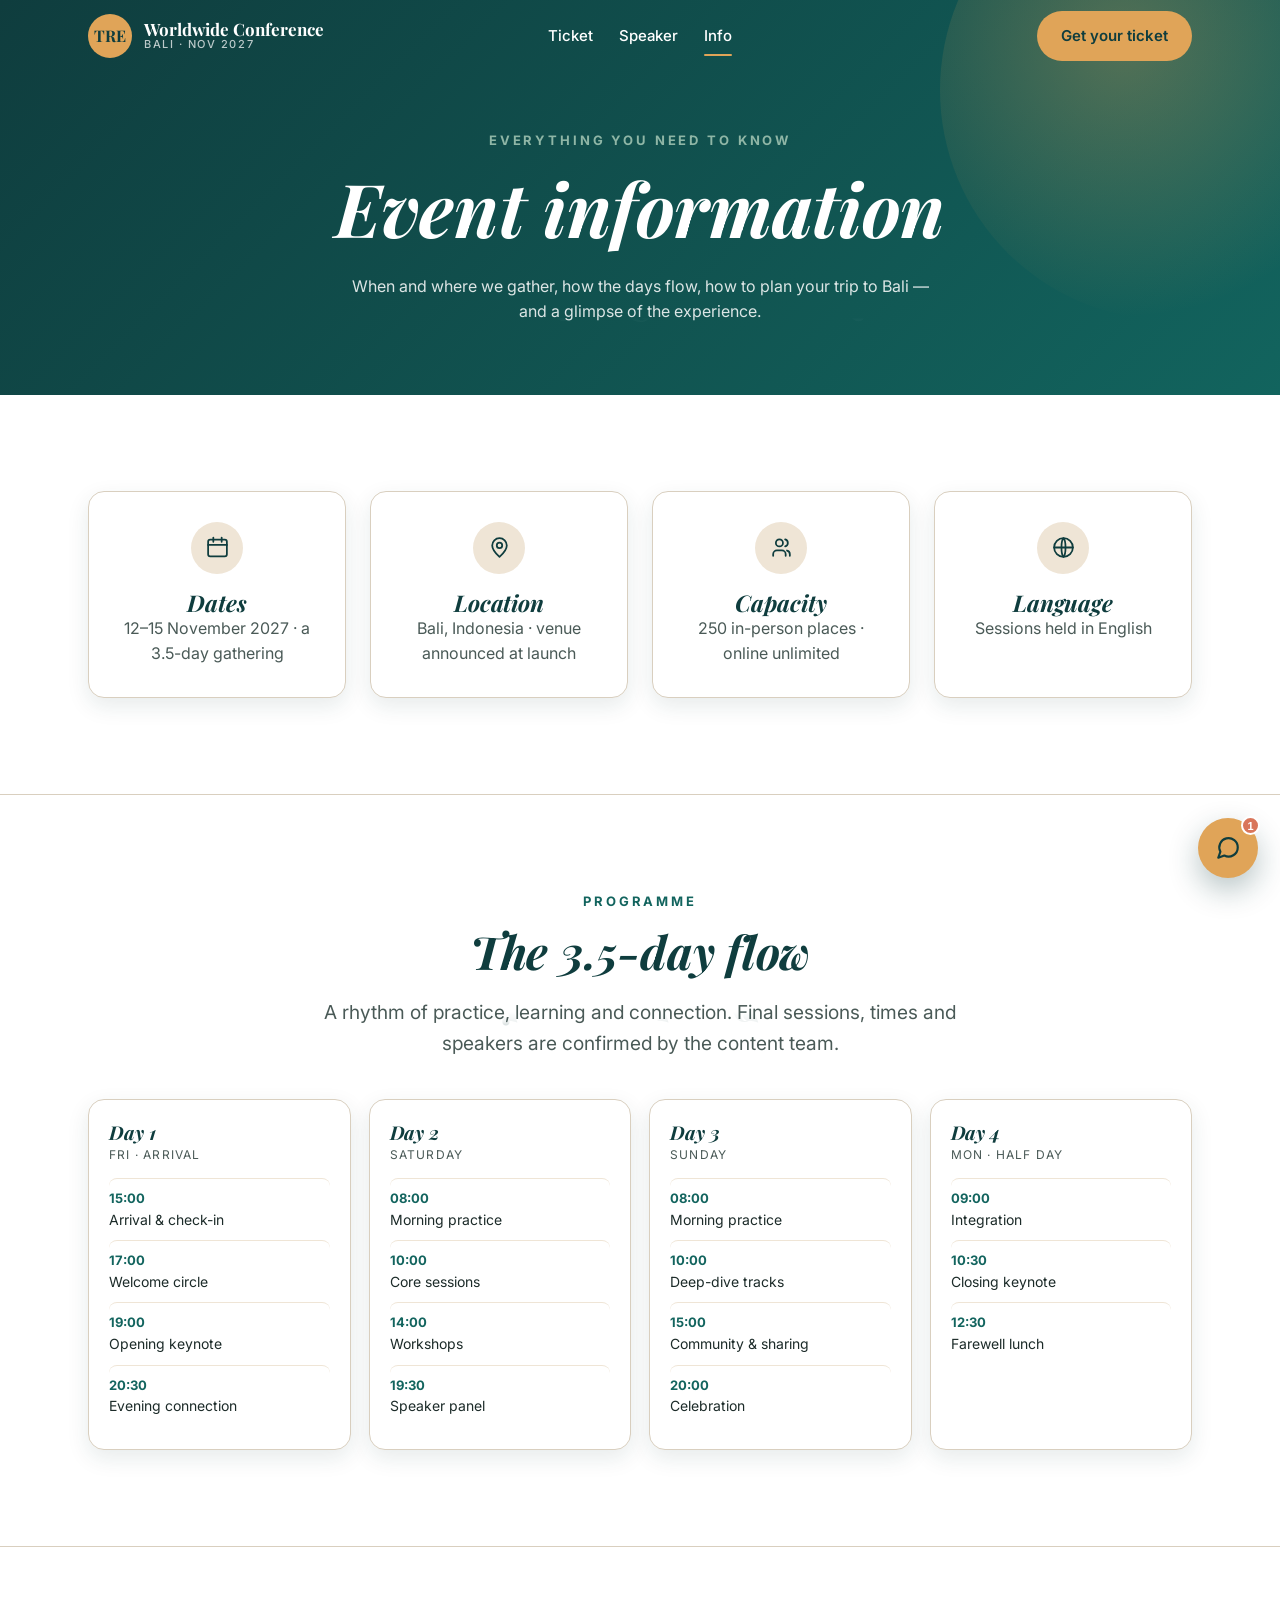
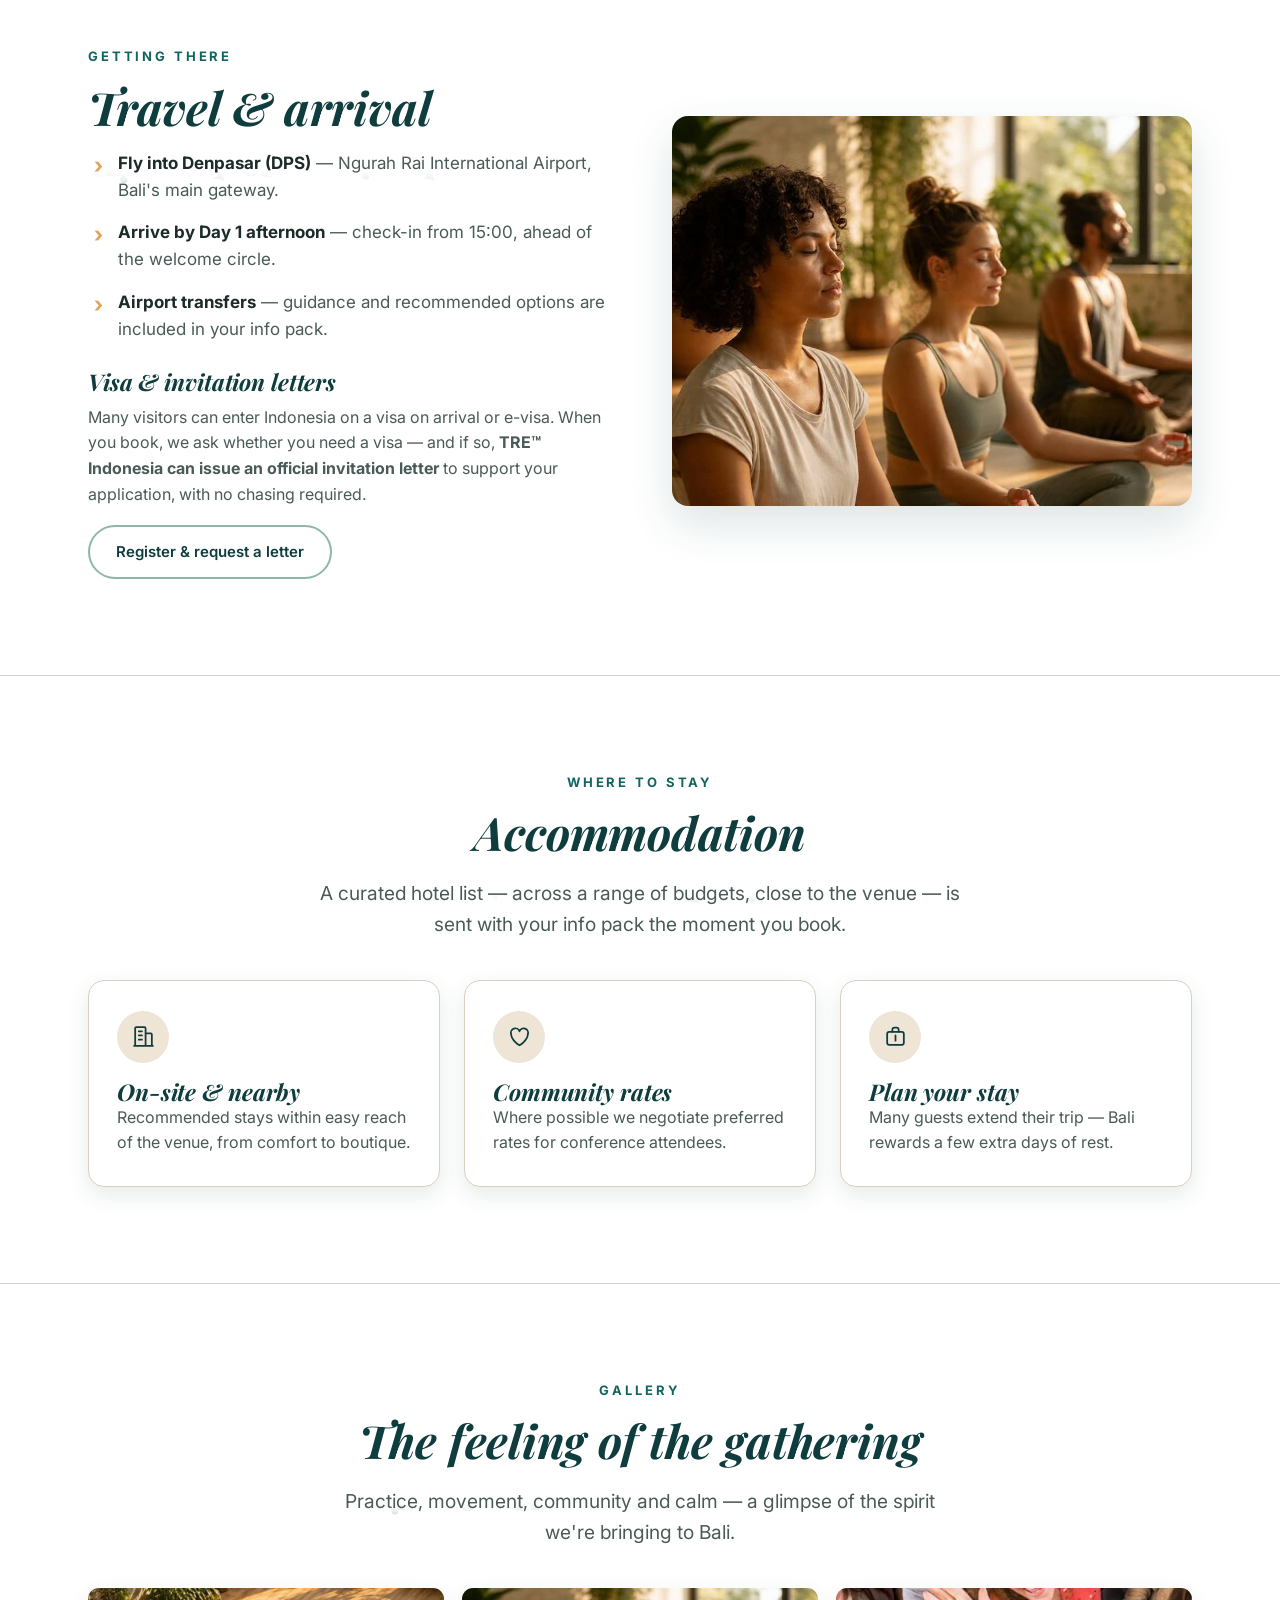
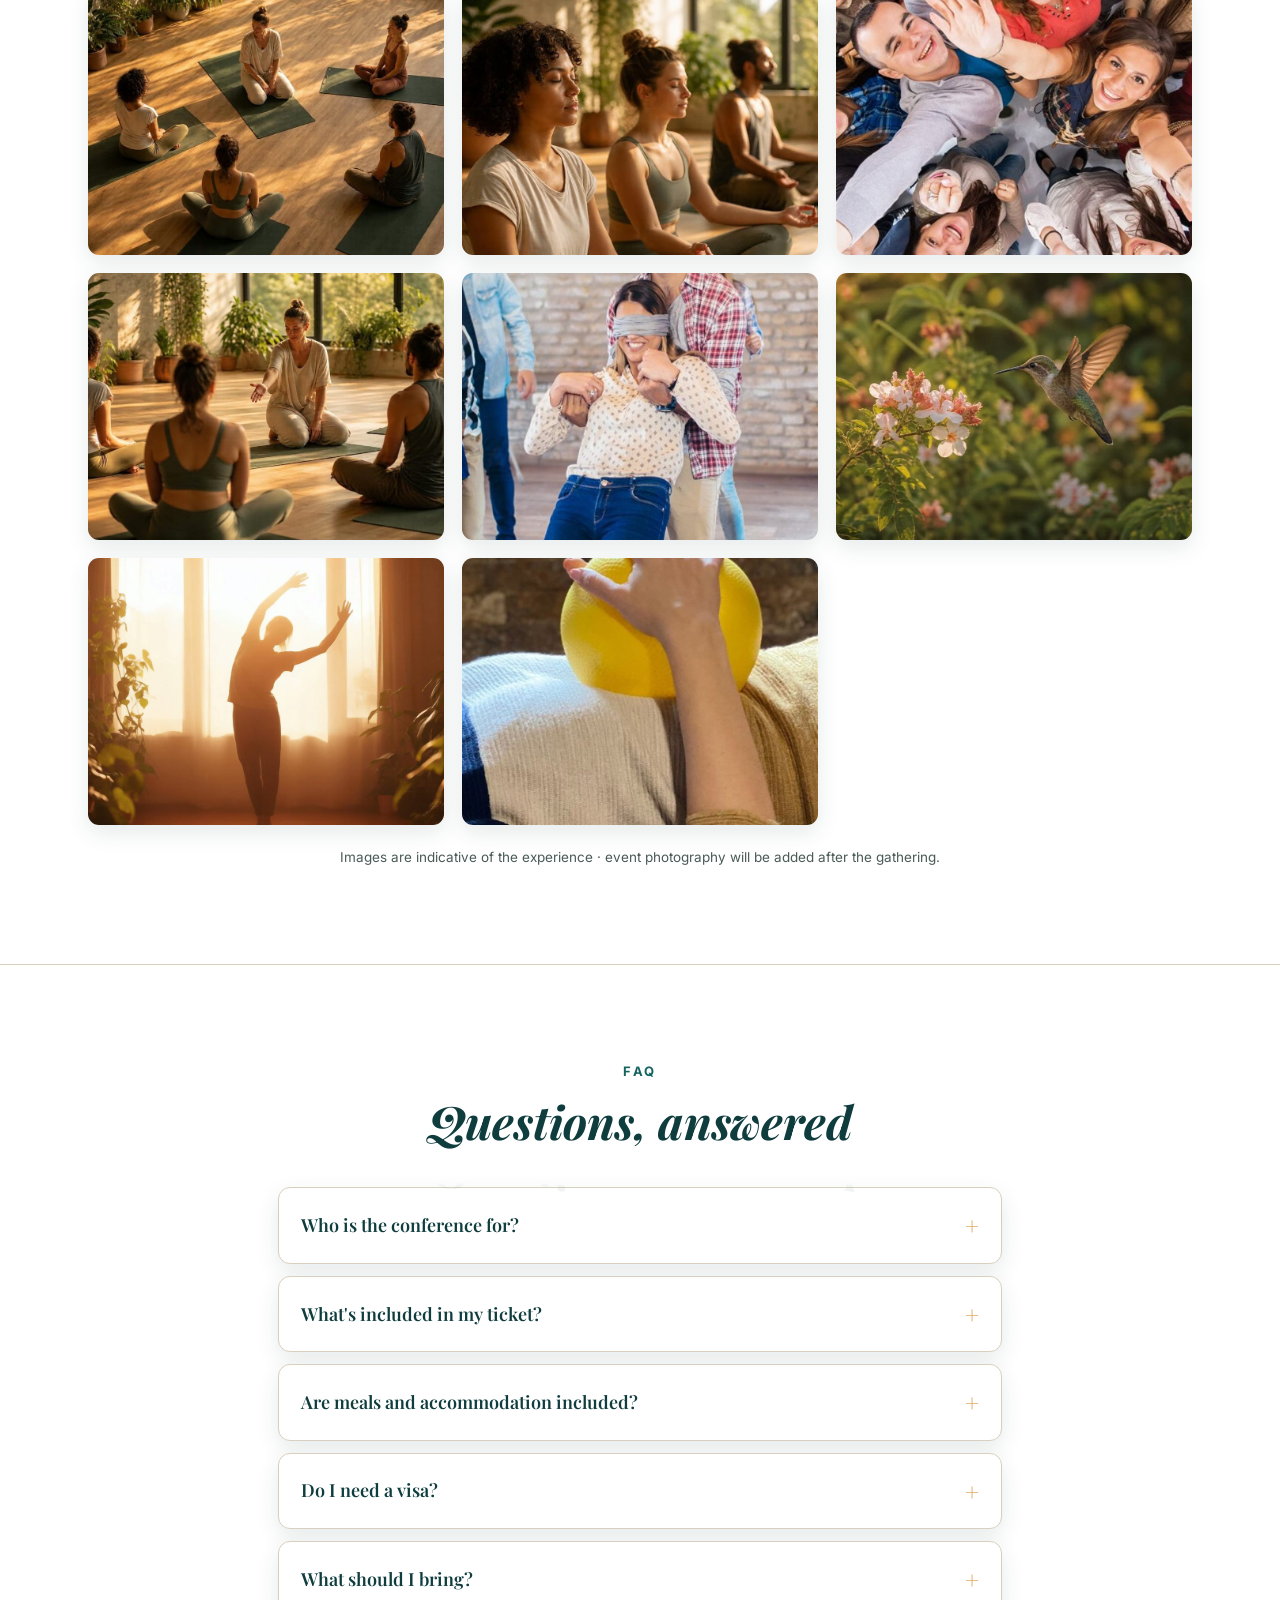
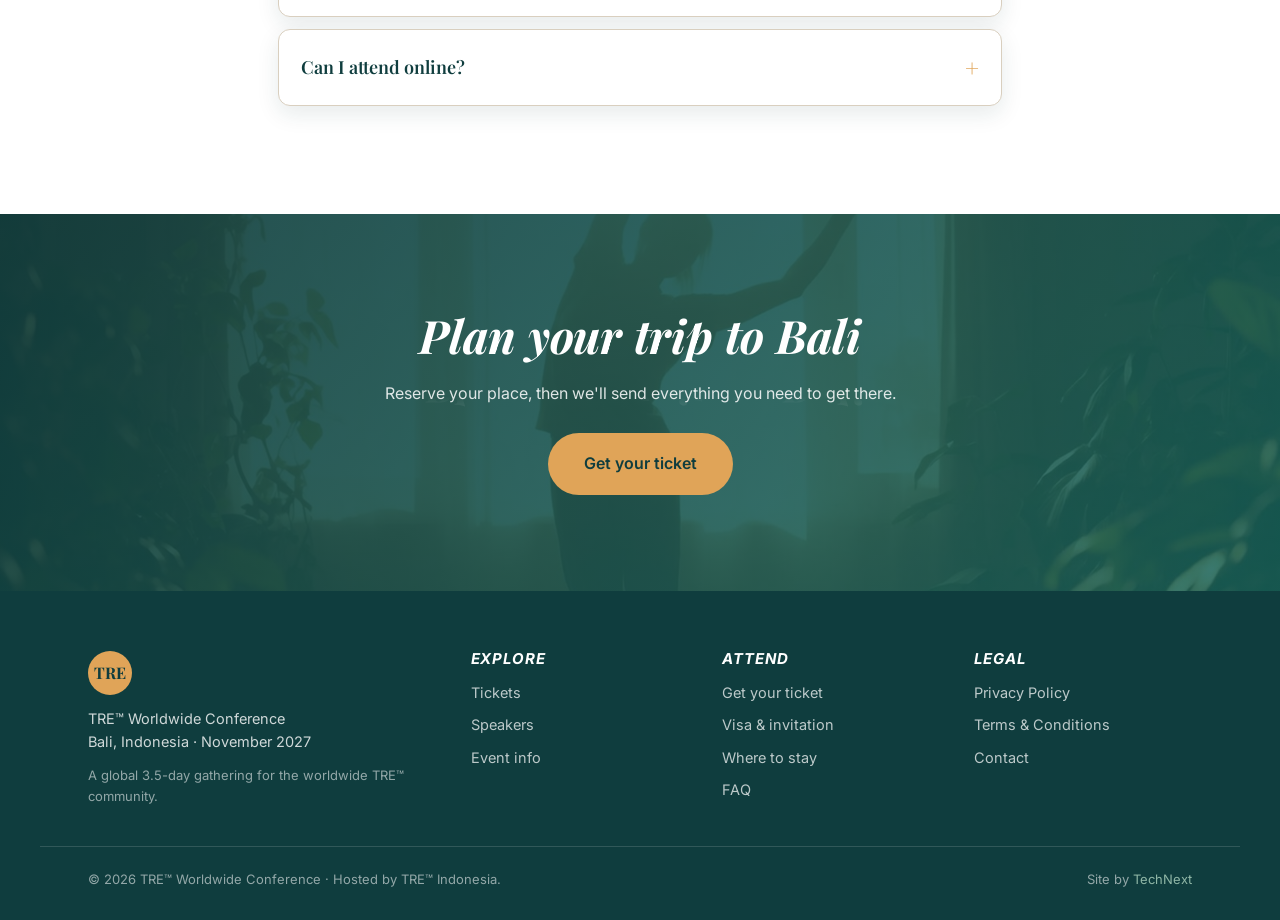
==== commit c3bbf524: "Text: use TRE trademark symbol throughout (logo monogram kept clean) Co-Authored-By: Claude Opus 4.8" ====
--- a/info.html
+++ b/info.html
@@ -3,8 +3,8 @@
 <head>
 <meta charset="utf-8">
 <meta name="viewport" content="width=device-width, initial-scale=1">
-<title>Event Info — TRE Worldwide Conference, Bali 2027</title>
-<meta name="description" content="Dates, venue, programme, travel, visa guidance, accommodation and gallery for the TRE® Worldwide Conference in Bali, 12–15 November 2027.">
+<title>Event Info — TRE™ Worldwide Conference, Bali 2027</title>
+<meta name="description" content="Dates, venue, programme, travel, visa guidance, accommodation and gallery for the TRE™ Worldwide Conference in Bali, 12–15 November 2027.">
 <link rel="preconnect" href="https://fonts.googleapis.com">
 <link rel="preconnect" href="https://fonts.gstatic.com" crossorigin>
 <link href="https://fonts.googleapis.com/css2?family=Playfair+Display:ital,wght@0,400;0,500;0,600;0,700;0,800;0,900;1,400;1,500;1,600;1,700;1,800;1,900&family=Inter:wght@400;500;600;700&display=swap" rel="stylesheet">
@@ -96,7 +96,7 @@
         <li><b>Airport transfers</b> — guidance and recommended options are included in your info pack.</li>
       </ul>
       <h3 style="margin:26px 0 10px;">Visa &amp; invitation letters</h3>
-      <p>Many visitors can enter Indonesia on a visa on arrival or e-visa. When you book, we ask whether you need a visa — and if so, <b>TRE Indonesia can issue an official invitation letter</b> to support your application, with no chasing required.</p>
+      <p>Many visitors can enter Indonesia on a visa on arrival or e-visa. When you book, we ask whether you need a visa — and if so, <b>TRE™ Indonesia can issue an official invitation letter</b> to support your application, with no chasing required.</p>
       <a class="btn btn-outline" href="index.html#register" style="margin-top:18px;">Register &amp; request a letter</a>
     </div>
     <div class="split-media"><img src="images/g2.jpg" alt="Practice session" style="border-radius:var(--radius);box-shadow:var(--shadow);"></div>
@@ -125,7 +125,7 @@
       <figure><img src="images/g4.jpg" alt="Movement and release"><figcaption>Movement &amp; release</figcaption></figure>
       <figure><img src="images/g2.jpg" alt="Meditation session"><figcaption>Stillness &amp; breath</figcaption></figure>
       <figure><img src="images/g6.jpg" alt="Community connection"><figcaption>Connection</figcaption></figure>
-      <figure><img src="images/g7.jpg" alt="Somatic TRE practice"><figcaption>Somatic practice</figcaption></figure>
+      <figure><img src="images/g7.jpg" alt="Somatic TRE™ practice"><figcaption>Somatic practice</figcaption></figure>
       <figure><img src="images/g8.jpg" alt="Community gathering"><figcaption>Community</figcaption></figure>
       <figure><img src="images/g5.jpg" alt="Nature in Bali"><figcaption>The Bali setting</figcaption></figure>
     </div>
@@ -138,10 +138,10 @@
   <div class="wrap" style="max-width:820px;">
     <div class="section-head center"><span class="kicker">FAQ</span><h2>Questions, answered</h2></div>
     <div class="faq">
-      <details><summary>Who is the conference for?</summary><p>TRE® practitioners, facilitators, trainees and anyone drawn to somatic, nervous-system-based practice. All levels are welcome.</p></details>
+      <details><summary>Who is the conference for?</summary><p>TRE™ practitioners, facilitators, trainees and anyone drawn to somatic, nervous-system-based practice. All levels are welcome.</p></details>
       <details><summary>What's included in my ticket?</summary><p>Full access to all 3.5 days — keynotes, workshops, practice sessions and community events — plus a digital info pack and certificate. See <a href="index.html#tickets">Tickets</a>.</p></details>
       <details><summary>Are meals and accommodation included?</summary><p>Programme refreshments are provided; travel, hotels and meals outside the programme are arranged by you. We send a recommended hotel list on booking.</p></details>
-      <details><summary>Do I need a visa?</summary><p>It depends on your nationality. When you register we ask if you need one, and TRE Indonesia can issue an invitation letter to support your application.</p></details>
+      <details><summary>Do I need a visa?</summary><p>It depends on your nationality. When you register we ask if you need one, and TRE™ Indonesia can issue an invitation letter to support your application.</p></details>
       <details><summary>What should I bring?</summary><p>Comfortable clothing for movement, a water bottle, and an open mind. A full "what to pack" note is in your info pack.</p></details>
       <details><summary>Can I attend online?</summary><p>Yes — pick an <b>Online · Live-stream</b> pass when you register. It includes the live-stream of all keynotes and panels plus session recordings; the hands-on workshops are in-person only. Compare both on <a href="index.html#tickets">Tickets</a>.</p></details>
     </div>
@@ -160,15 +160,15 @@
   <div class="wrap footer-grid">
     <div class="f-brand">
       <span class="brand-mark light">TRE</span>
-      <p>TRE Worldwide Conference<br>Bali, Indonesia · November 2027</p>
-      <p class="f-small">A global 3.5-day gathering for the worldwide TRE® community.</p>
+      <p>TRE™ Worldwide Conference<br>Bali, Indonesia · November 2027</p>
+      <p class="f-small">A global 3.5-day gathering for the worldwide TRE™ community.</p>
     </div>
     <div><h4>Explore</h4><a href="index.html">Tickets</a><a href="speakers.html">Speakers</a><a href="info.html">Event info</a></div>
     <div><h4>Attend</h4><a href="index.html#register">Get your ticket</a><a href="info.html#visa">Visa &amp; invitation</a><a href="info.html#hotels">Where to stay</a><a href="info.html#faq">FAQ</a></div>
     <div><h4>Legal</h4><a href="privacy.html">Privacy Policy</a><a href="terms.html">Terms &amp; Conditions</a><a href="mailto:hello@technext.asia">Contact</a></div>
   </div>
   <div class="wrap footer-bottom">
-    <span>© <span id="year">2027</span> TRE Worldwide Conference · Hosted by TRE Indonesia.</span>
+    <span>© <span id="year">2027</span> TRE™ Worldwide Conference · Hosted by TRE™ Indonesia.</span>
     <span>Site by <a href="https://www.technext.asia">TechNext</a></span>
   </div>
 </footer>
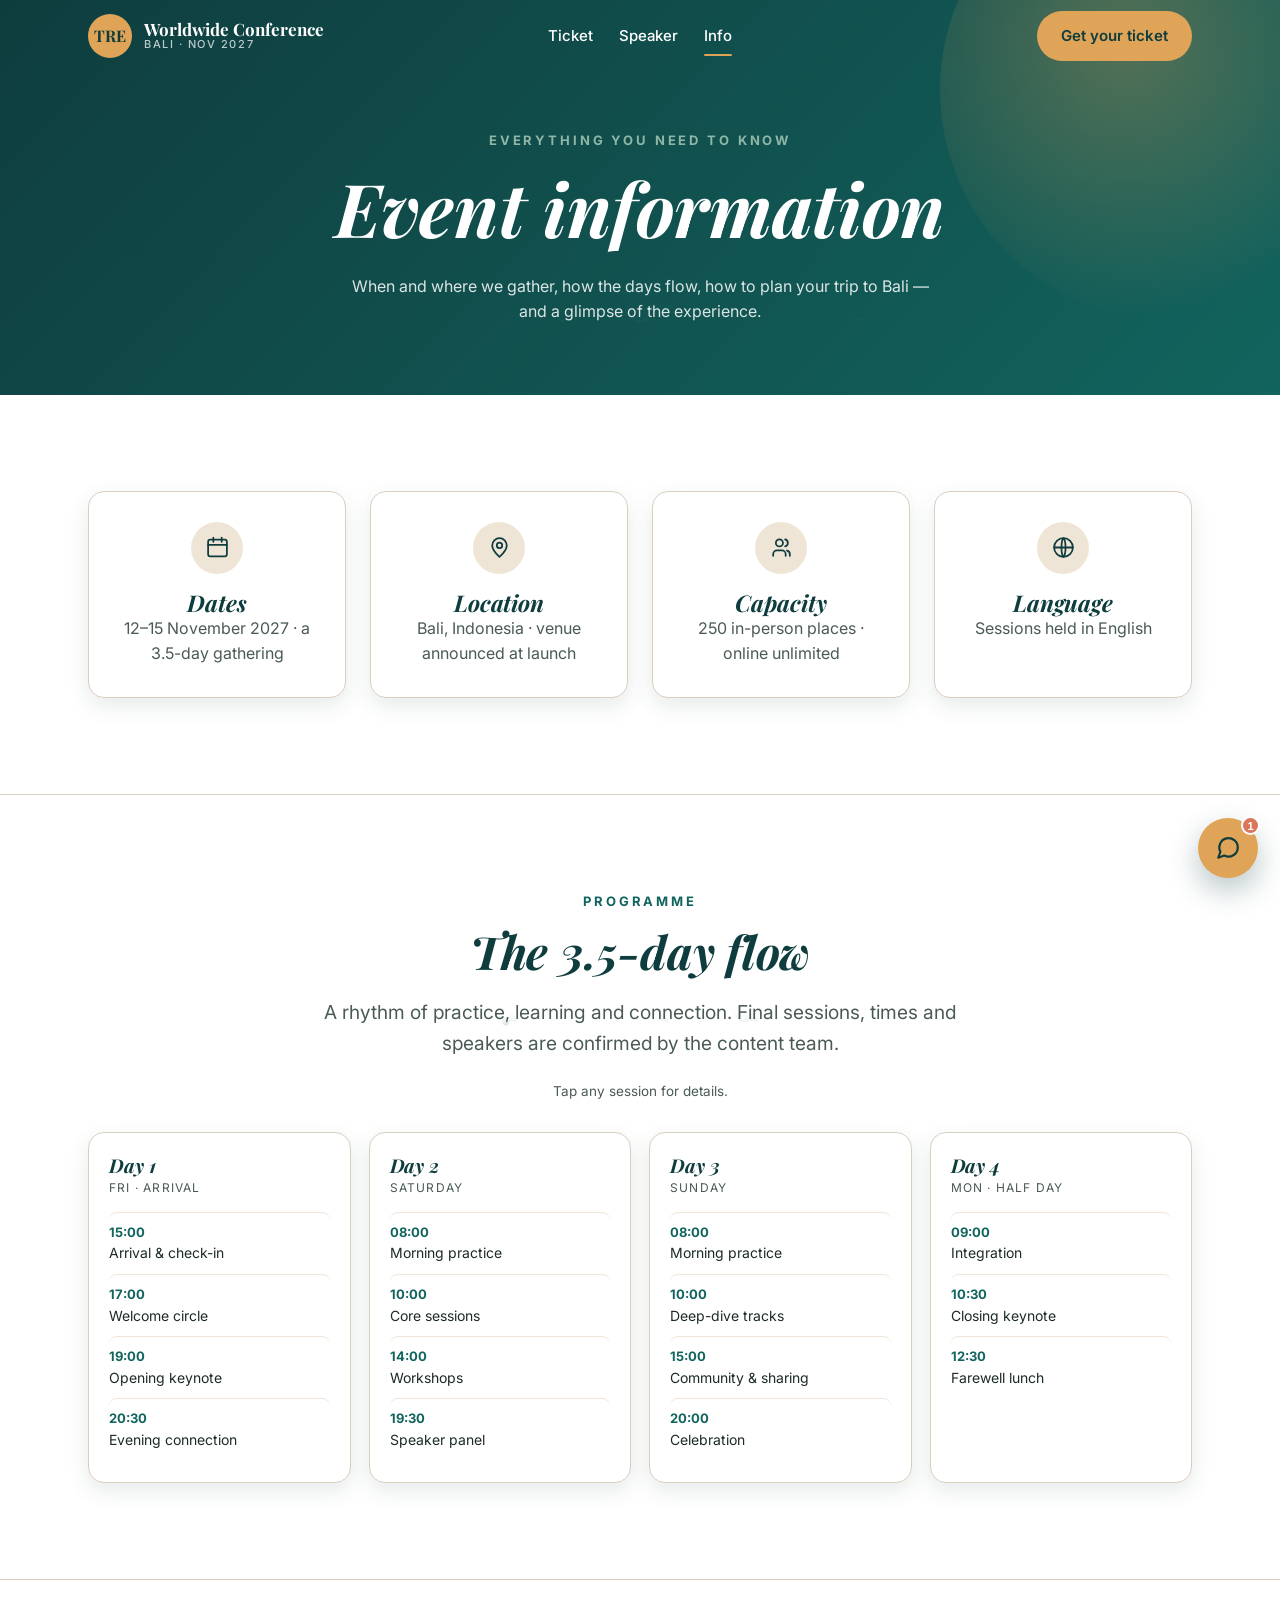
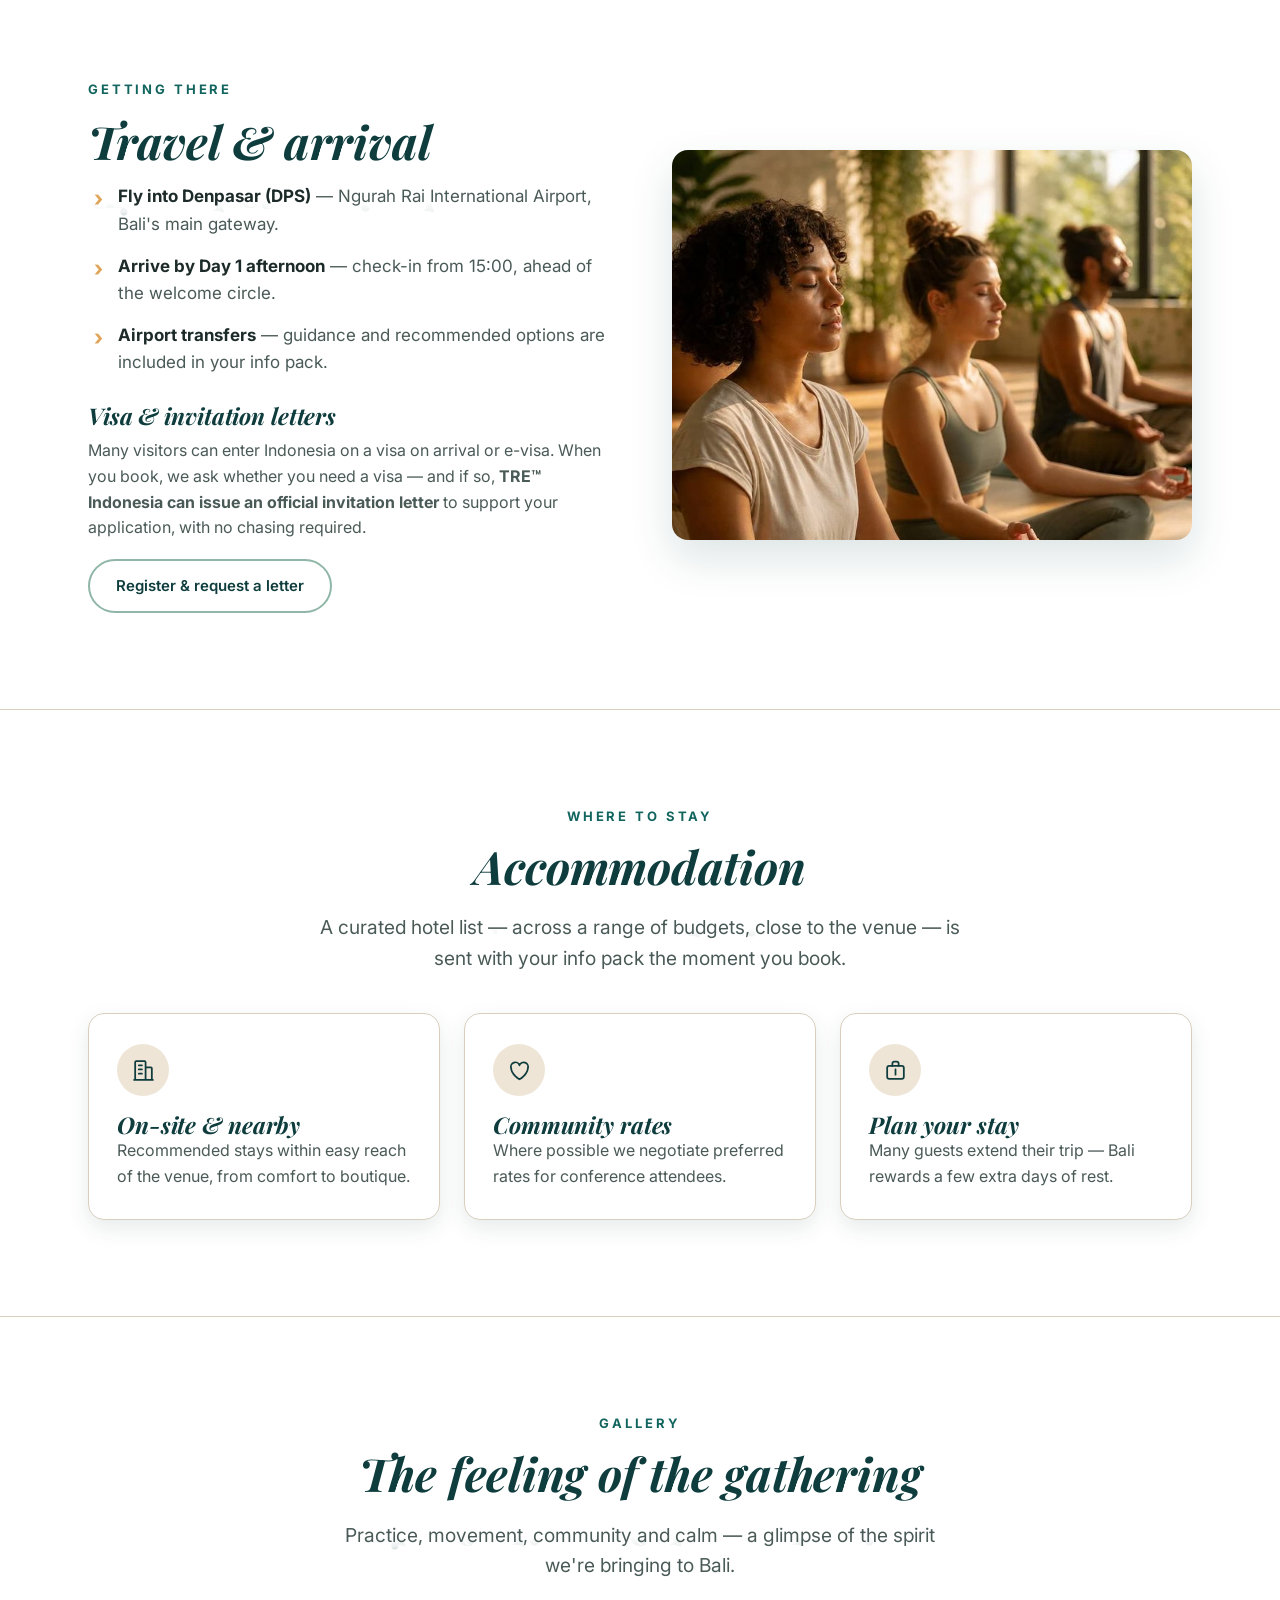
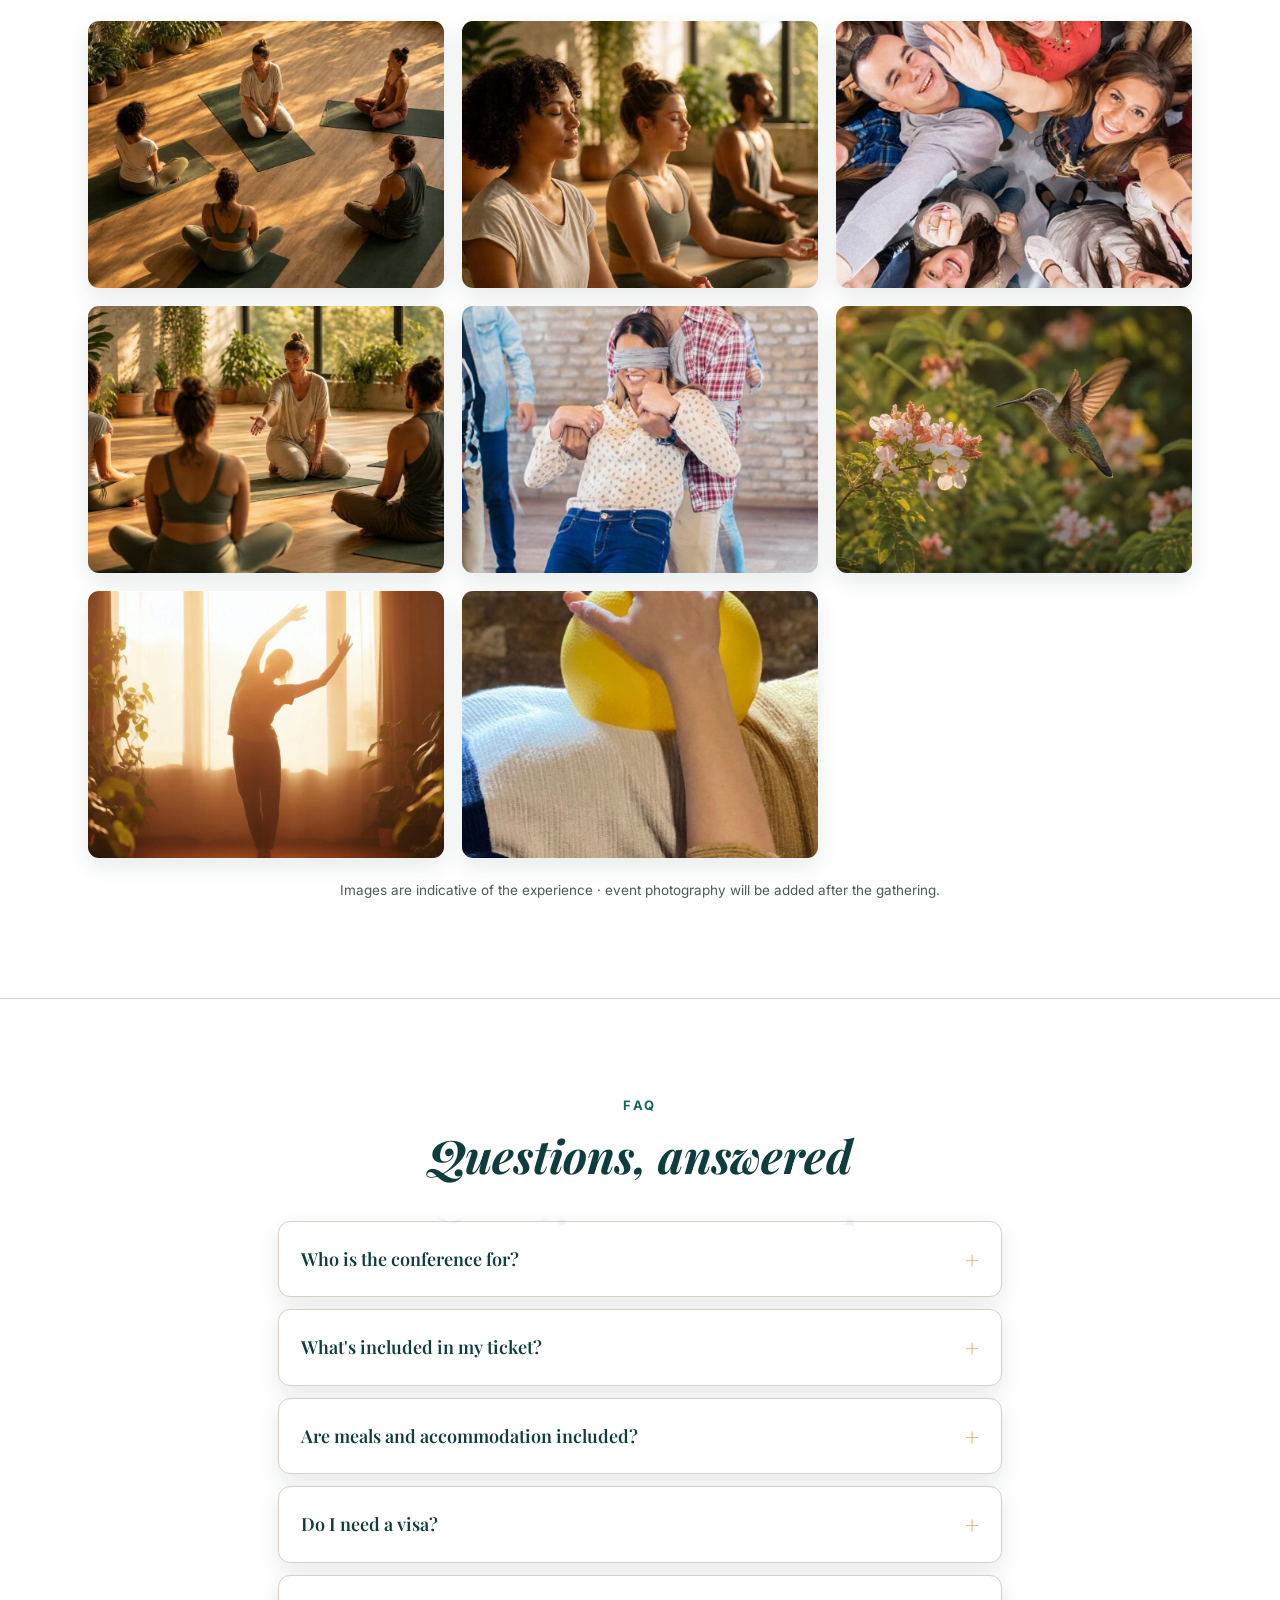
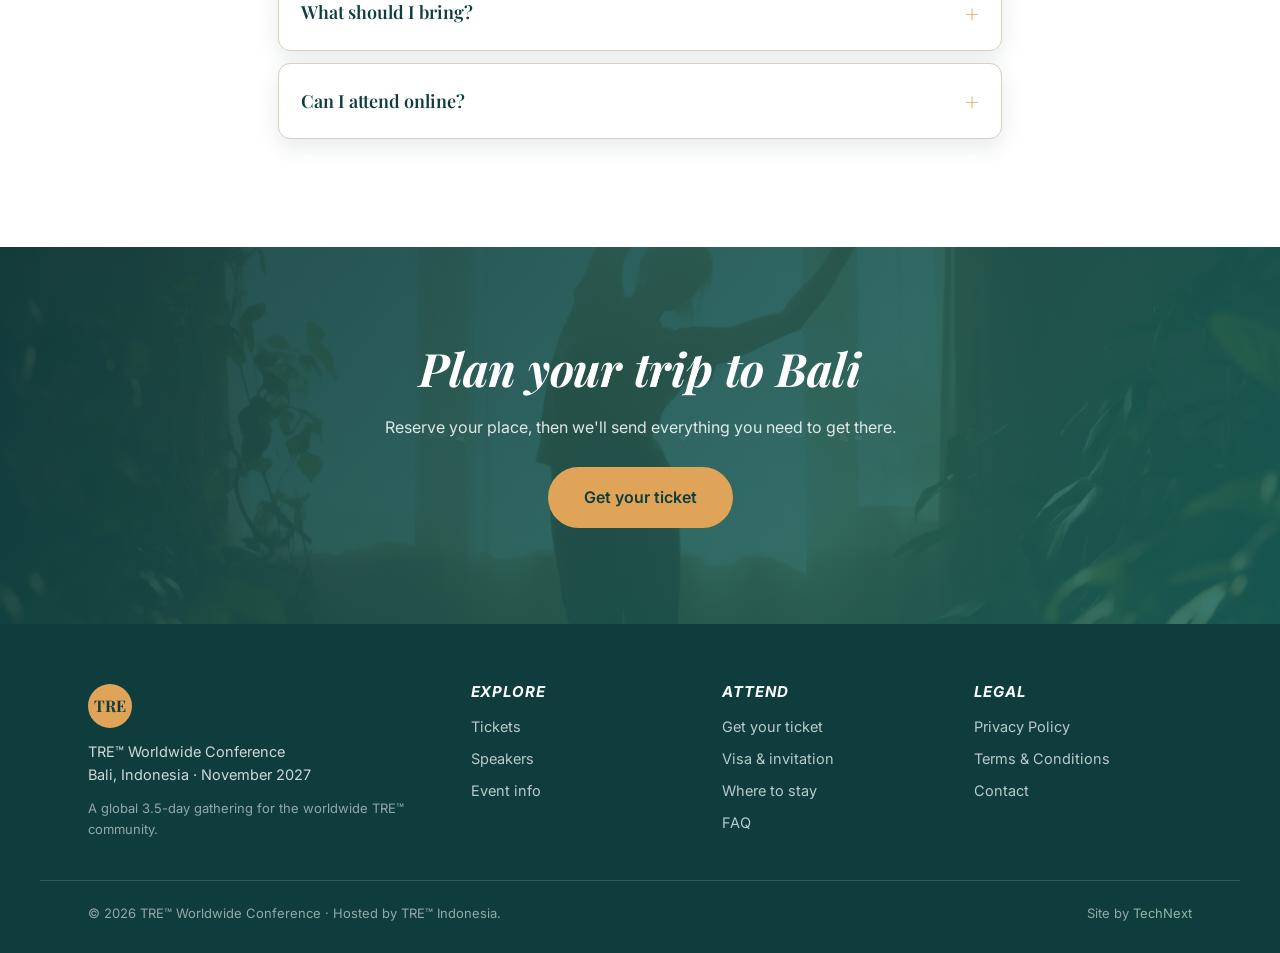
==== commit 73789b10: "Programme: click a schedule slot -> session detail popup (with sample descriptions); cache-bust v=3 " ====
--- a/info.html
+++ b/info.html
@@ -8,7 +8,7 @@
 <link rel="preconnect" href="https://fonts.googleapis.com">
 <link rel="preconnect" href="https://fonts.gstatic.com" crossorigin>
 <link href="https://fonts.googleapis.com/css2?family=Playfair+Display:ital,wght@0,400;0,500;0,600;0,700;0,800;0,900;1,400;1,500;1,600;1,700;1,800;1,900&family=Inter:wght@400;500;600;700&display=swap" rel="stylesheet">
-<link rel="stylesheet" href="assets/style.css">
+<link rel="stylesheet" href="assets/style.css?v=3">
 <link rel="icon" href="data:image/svg+xml,%3Csvg%20xmlns='http://www.w3.org/2000/svg'%20viewBox='0%200%2032%2032'%3E%3Ccircle%20cx='16'%20cy='16'%20r='16'%20fill='%230F3D3E'/%3E%3Ccircle%20cx='16'%20cy='16'%20r='6'%20fill='%23E0A458'/%3E%3C/svg%3E">
 </head>
 <body>
@@ -56,29 +56,30 @@
 <section class="section--white divide" id="programme">
   <div class="wrap">
     <div class="section-head center"><span class="kicker">Programme</span><h2>The 3.5-day flow</h2><p class="lead">A rhythm of practice, learning and connection. Final sessions, times and speakers are confirmed by the content team.</p></div>
+    <p class="center muted" style="margin:-18px 0 30px;font-size:13.5px;">Tap any session for details.</p>
     <div class="sched">
       <div class="day"><h3>Day 1</h3><div class="day-sub">Fri · Arrival</div>
-        <div class="slot"><div class="time">15:00</div><div class="what">Arrival &amp; check-in</div></div>
-        <div class="slot"><div class="time">17:00</div><div class="what">Welcome circle</div></div>
-        <div class="slot"><div class="time">19:00</div><div class="what">Opening keynote</div></div>
-        <div class="slot"><div class="time">20:30</div><div class="what">Evening connection</div></div>
+        <div class="slot" data-desc="Arrive at the venue, settle into your space and collect your welcome pack. The team is on hand to help you get oriented before the gathering begins."><div class="time">15:00</div><div class="what">Arrival &amp; check-in</div></div>
+        <div class="slot" data-desc="We open in a grounding circle — a gentle welcome to meet fellow practitioners, feel the space and set your intention for the days ahead."><div class="time">17:00</div><div class="what">Welcome circle</div></div>
+        <div class="slot" data-desc="The conference officially begins with an opening keynote on the story, science and worldwide movement of TRE™ — setting the tone for everything to come."><div class="time">19:00</div><div class="what">Opening keynote</div></div>
+        <div class="slot" data-desc="An informal evening to connect over food and conversation, and ease gently into the rhythm of the gathering."><div class="time">20:30</div><div class="what">Evening connection</div></div>
       </div>
       <div class="day"><h3>Day 2</h3><div class="day-sub">Saturday</div>
-        <div class="slot"><div class="time">08:00</div><div class="what">Morning practice</div></div>
-        <div class="slot"><div class="time">10:00</div><div class="what">Core sessions</div></div>
-        <div class="slot"><div class="time">14:00</div><div class="what">Workshops</div></div>
-        <div class="slot"><div class="time">19:30</div><div class="what">Speaker panel</div></div>
+        <div class="slot" data-desc="Start the day with a guided somatic practice — gentle movement, breath and grounding to prepare body and mind for the sessions ahead."><div class="time">08:00</div><div class="what">Morning practice</div></div>
+        <div class="slot" data-desc="The heart of the programme: core teaching sessions exploring the principles and lived practice of tension &amp; trauma release."><div class="time">10:00</div><div class="what">Core sessions</div></div>
+        <div class="slot" data-desc="Hands-on, small-group workshops where you practise techniques directly with experienced facilitators and receive personal guidance."><div class="time">14:00</div><div class="what">Workshops</div></div>
+        <div class="slot" data-desc="A moderated panel with our speakers — questions, conversation and perspectives on where the work is heading next."><div class="time">19:30</div><div class="what">Speaker panel</div></div>
       </div>
       <div class="day"><h3>Day 3</h3><div class="day-sub">Sunday</div>
-        <div class="slot"><div class="time">08:00</div><div class="what">Morning practice</div></div>
-        <div class="slot"><div class="time">10:00</div><div class="what">Deep-dive tracks</div></div>
-        <div class="slot"><div class="time">15:00</div><div class="what">Community &amp; sharing</div></div>
-        <div class="slot"><div class="time">20:00</div><div class="what">Celebration</div></div>
+        <div class="slot" data-desc="A second morning of guided practice to keep the body open and the nervous system settled before a deeper day."><div class="time">08:00</div><div class="what">Morning practice</div></div>
+        <div class="slot" data-desc="Choose a deep-dive track and go further into a specialised area of practice with a dedicated facilitator and a smaller group."><div class="time">10:00</div><div class="what">Deep-dive tracks</div></div>
+        <div class="slot" data-desc="Time to share experiences, insights and integration in a supportive community setting — the connections that outlast the event."><div class="time">15:00</div><div class="what">Community &amp; sharing</div></div>
+        <div class="slot" data-desc="An evening of celebration — music, connection and honouring the journey of the gathering together."><div class="time">20:00</div><div class="what">Celebration</div></div>
       </div>
       <div class="day"><h3>Day 4</h3><div class="day-sub">Mon · Half day</div>
-        <div class="slot"><div class="time">09:00</div><div class="what">Integration</div></div>
-        <div class="slot"><div class="time">10:30</div><div class="what">Closing keynote</div></div>
-        <div class="slot"><div class="time">12:30</div><div class="what">Farewell lunch</div></div>
+        <div class="slot" data-desc="A closing morning of integration practice, helping you carry the work home into your body, your practice and your daily life."><div class="time">09:00</div><div class="what">Integration</div></div>
+        <div class="slot" data-desc="A final keynote to send the community off with reflection, perspective and inspiration for the path ahead."><div class="time">10:30</div><div class="what">Closing keynote</div></div>
+        <div class="slot" data-desc="A shared farewell lunch to say goodbye, exchange contacts and close the gathering with warmth."><div class="time">12:30</div><div class="what">Farewell lunch</div></div>
       </div>
     </div>
   </div>
@@ -175,6 +176,6 @@
 
 <div class="lightbox" id="lightbox"><button class="lb-close" aria-label="Close">×</button><img src="" alt=""></div>
 
-<script src="assets/app.js"></script>
+<script src="assets/app.js?v=3"></script>
 </body>
 </html>
--- a/assets/style.css
+++ b/assets/style.css
@@ -448,7 +448,8 @@
    Fade uses FIXED px (not %) so the reflection is a short strip regardless of heading height,
    and matching margins keep it clear of the content below. */
 @supports (-webkit-box-reflect:below){
-  h1,h2{-webkit-box-reflect:below 2px linear-gradient(rgba(0,0,0,.30) 0, rgba(0,0,0,.07) 8px, transparent 18px);}
+  /* box-reflect mirrors the selection highlight too — make reflected headings non-selectable to avoid a stray highlight strip */
+  h1,h2{-webkit-box-reflect:below 2px linear-gradient(rgba(0,0,0,.30) 0, rgba(0,0,0,.07) 8px, transparent 18px);-webkit-user-select:none;user-select:none;}
   h1{margin-bottom:24px;}
   h2{margin-bottom:20px;}
   .hero h1{margin-bottom:24px;}   /* override .hero h1{margin:0 auto} so the reflection has room */
@@ -638,3 +639,99 @@
   .ladder-row{padding:14px 16px;}
   .lr-price{font-size:20px;}
 }
+
+/* ---------- speaker cards: clickable + per-card share ---------- */
+.speaker{position:relative;cursor:pointer;}
+.card-share{position:absolute;top:10px;right:10px;z-index:4;width:34px;height:34px;border-radius:50%;border:0;cursor:pointer;
+  display:grid;place-items:center;background:rgba(255,255,255,.92);color:var(--teal);box-shadow:var(--shadow-sm);
+  transition:background .2s,color .2s,transform .2s;}
+.card-share:hover{background:var(--teal);color:#fff;transform:translateY(-2px) scale(1.05);}
+.card-share svg{width:16px;height:16px;fill:none;stroke:currentColor;stroke-width:2;stroke-linecap:round;stroke-linejoin:round;}
+
+/* profile modal */
+.pm-overlay{position:fixed;inset:0;z-index:120;background:rgba(9,24,23,.62);backdrop-filter:blur(5px);-webkit-backdrop-filter:blur(5px);
+  display:none;align-items:flex-start;justify-content:center;padding:40px 18px;overflow-y:auto;}
+.pm-overlay.open{display:flex;}
+.pm-card{position:relative;background:#fff;border-radius:20px;max-width:720px;width:100%;overflow:hidden;box-shadow:0 40px 90px rgba(9,24,23,.5);
+  transform:translateY(16px) scale(.98);opacity:0;transition:transform .32s cubic-bezier(.3,.9,.3,1),opacity .26s;}
+.pm-overlay.open .pm-card{transform:none;opacity:1;}
+.pm-hero{height:300px;background:var(--sand-2);color:var(--teal-2);}
+.pm-hero img{width:100%;height:100%;object-fit:cover;display:block;}
+.pm-hero.placeholder{display:grid;place-items:center;border-bottom:2px dashed var(--sage);background:rgba(143,182,166,.12);}
+.pm-close{position:absolute;top:14px;right:14px;width:38px;height:38px;border-radius:50%;border:0;cursor:pointer;
+  background:rgba(255,255,255,.92);color:var(--ink);font-size:22px;line-height:1;display:grid;place-items:center;box-shadow:var(--shadow-sm);}
+.pm-close:hover{background:#fff;}
+.pm-body{padding:26px 30px 30px;}
+.pm-role{font-size:12.5px;letter-spacing:.08em;text-transform:uppercase;color:var(--amber-d);font-weight:700;margin-bottom:6px;}
+.pm-name{font-family:var(--head);font-style:italic;font-weight:700;color:var(--teal);font-size:clamp(26px,4vw,34px);line-height:1.1;margin-bottom:12px;}
+.pm-bio{color:var(--ink-soft);font-size:16px;margin-bottom:14px;}
+.pm-session{background:var(--sand);border-radius:10px;padding:12px 15px;font-size:14.5px;color:var(--ink);margin-bottom:16px;}
+.pm-session b{color:var(--teal-2);}
+.pm-socials{display:flex;gap:10px;margin-bottom:22px;}
+.pm-socials a{width:40px;height:40px;border-radius:50%;display:grid;place-items:center;background:var(--sand-2);color:var(--teal);}
+.pm-socials a:hover{background:var(--teal);color:#fff;}
+.pm-socials svg{width:18px;height:18px;}
+.pm-gallery-h,.pm-share-h{font-size:12px;letter-spacing:.1em;text-transform:uppercase;color:var(--ink-soft);font-weight:700;margin:0 0 12px;}
+.pm-gallery{display:grid;grid-template-columns:repeat(3,1fr);gap:10px;margin-bottom:24px;}
+.pm-gallery img{width:100%;aspect-ratio:4/3;object-fit:cover;border-radius:10px;transition:transform .3s ease;}
+.pm-gallery img:hover{transform:scale(1.04);}
+.pm-share{border-top:1px solid var(--line);padding-top:20px;}
+
+/* share buttons + popover */
+.share-row{display:flex;flex-wrap:wrap;gap:10px;}
+.share-btn{display:inline-flex;align-items:center;gap:8px;border:1px solid var(--line);background:#fff;border-radius:999px;
+  padding:9px 15px;font-family:var(--body);font-size:13.5px;font-weight:600;color:var(--ink);cursor:pointer;
+  transition:background .2s,color .2s,border-color .2s,transform .15s;}
+.share-btn:hover{transform:translateY(-2px);}
+.share-btn svg{width:16px;height:16px;}
+.share-btn.fb:hover{background:#1877F2;color:#fff;border-color:#1877F2;}
+.share-btn.x:hover{background:#000;color:#fff;border-color:#000;}
+.share-btn.li:hover{background:#0A66C2;color:#fff;border-color:#0A66C2;}
+.share-btn.th:hover{background:#000;color:#fff;border-color:#000;}
+.share-btn.ig:hover{background:linear-gradient(45deg,#f09433,#dc2743,#bc1888);color:#fff;border-color:transparent;}
+.share-btn.cp:hover{background:var(--teal);color:#fff;border-color:var(--teal);}
+.share-pop-ov{position:fixed;inset:0;z-index:130;background:rgba(9,24,23,.55);display:none;align-items:center;justify-content:center;padding:20px;}
+.share-pop-ov.open{display:flex;}
+.share-pop{background:#fff;border-radius:18px;padding:24px;max-width:340px;width:100%;box-shadow:0 34px 74px rgba(9,24,23,.45);
+  transform:scale(.96);opacity:0;transition:transform .26s cubic-bezier(.3,.9,.3,1),opacity .2s;}
+.share-pop-ov.open .share-pop{transform:none;opacity:1;}
+.share-pop h4{font-family:var(--head);font-style:italic;color:var(--teal);margin-bottom:4px;font-size:20px;}
+.share-pop p{font-size:13px;color:var(--ink-soft);margin-bottom:16px;}
+.share-pop .share-row{flex-direction:column;}
+.share-pop .share-btn{width:100%;justify-content:flex-start;}
+
+/* toast */
+.toast{position:fixed;left:50%;bottom:26px;transform:translateX(-50%) translateY(20px);z-index:150;max-width:90vw;
+  background:var(--teal);color:#fff;padding:12px 20px;border-radius:999px;font-size:14px;font-weight:600;text-align:center;
+  box-shadow:var(--shadow);opacity:0;transition:opacity .25s,transform .25s;pointer-events:none;}
+.toast.show{opacity:1;transform:translateX(-50%) translateY(0);}
+
+@media(max-width:560px){.pm-hero{height:240px;}.pm-gallery{grid-template-columns:repeat(2,1fr);}.pm-body{padding:22px 20px 26px;}}
+/* desktop: landscape orientation — photo left, details right */
+@media(min-width:760px){
+  .pm-overlay{align-items:center;padding:30px;}
+  .pm-card{display:grid;grid-template-columns:minmax(320px,45%) 1fr;max-width:980px;max-height:86vh;}
+  .pm-hero{height:100%;min-height:100%;}
+  .pm-hero img{height:100%;}
+  .pm-body{max-height:86vh;overflow-y:auto;}
+}
+
+/* clean, on-brand text selection */
+::selection{background:rgba(224,164,88,.32);color:inherit;}
+::-moz-selection{background:rgba(224,164,88,.32);color:inherit;}
+
+/* ---------- schedule session detail popup ---------- */
+.slot{cursor:pointer;}
+.sm-ov{position:fixed;inset:0;z-index:120;background:rgba(9,24,23,.6);backdrop-filter:blur(5px);-webkit-backdrop-filter:blur(5px);
+  display:none;align-items:center;justify-content:center;padding:20px;}
+.sm-ov.open{display:flex;}
+.sm-card{position:relative;background:#fff;border-radius:18px;max-width:460px;width:100%;padding:30px 30px 24px;box-shadow:0 34px 76px rgba(9,24,23,.45);
+  transform:translateY(14px) scale(.98);opacity:0;transition:transform .3s cubic-bezier(.3,.9,.3,1),opacity .25s;}
+.sm-ov.open .sm-card{transform:none;opacity:1;}
+.sm-x{position:absolute;top:12px;right:12px;width:34px;height:34px;border-radius:50%;border:0;cursor:pointer;background:var(--sand-2);color:var(--ink);font-size:20px;line-height:1;display:grid;place-items:center;}
+.sm-x:hover{background:var(--sand);}
+.sm-day{display:inline-block;font-size:11.5px;letter-spacing:.1em;text-transform:uppercase;font-weight:700;color:var(--teal-2);background:var(--sand);border-radius:999px;padding:5px 12px;margin-bottom:14px;}
+.sm-time{font-family:var(--head);font-style:italic;font-weight:700;color:var(--amber-d);font-size:26px;line-height:1;}
+.sm-title{font-family:var(--head);font-style:italic;color:var(--teal);font-size:24px;margin:2px 0 12px;}
+.sm-desc{color:var(--ink-soft);font-size:15.5px;margin-bottom:16px;}
+.sm-note{font-size:12.5px;color:var(--ink-soft);border-top:1px solid var(--line);padding-top:14px;}
